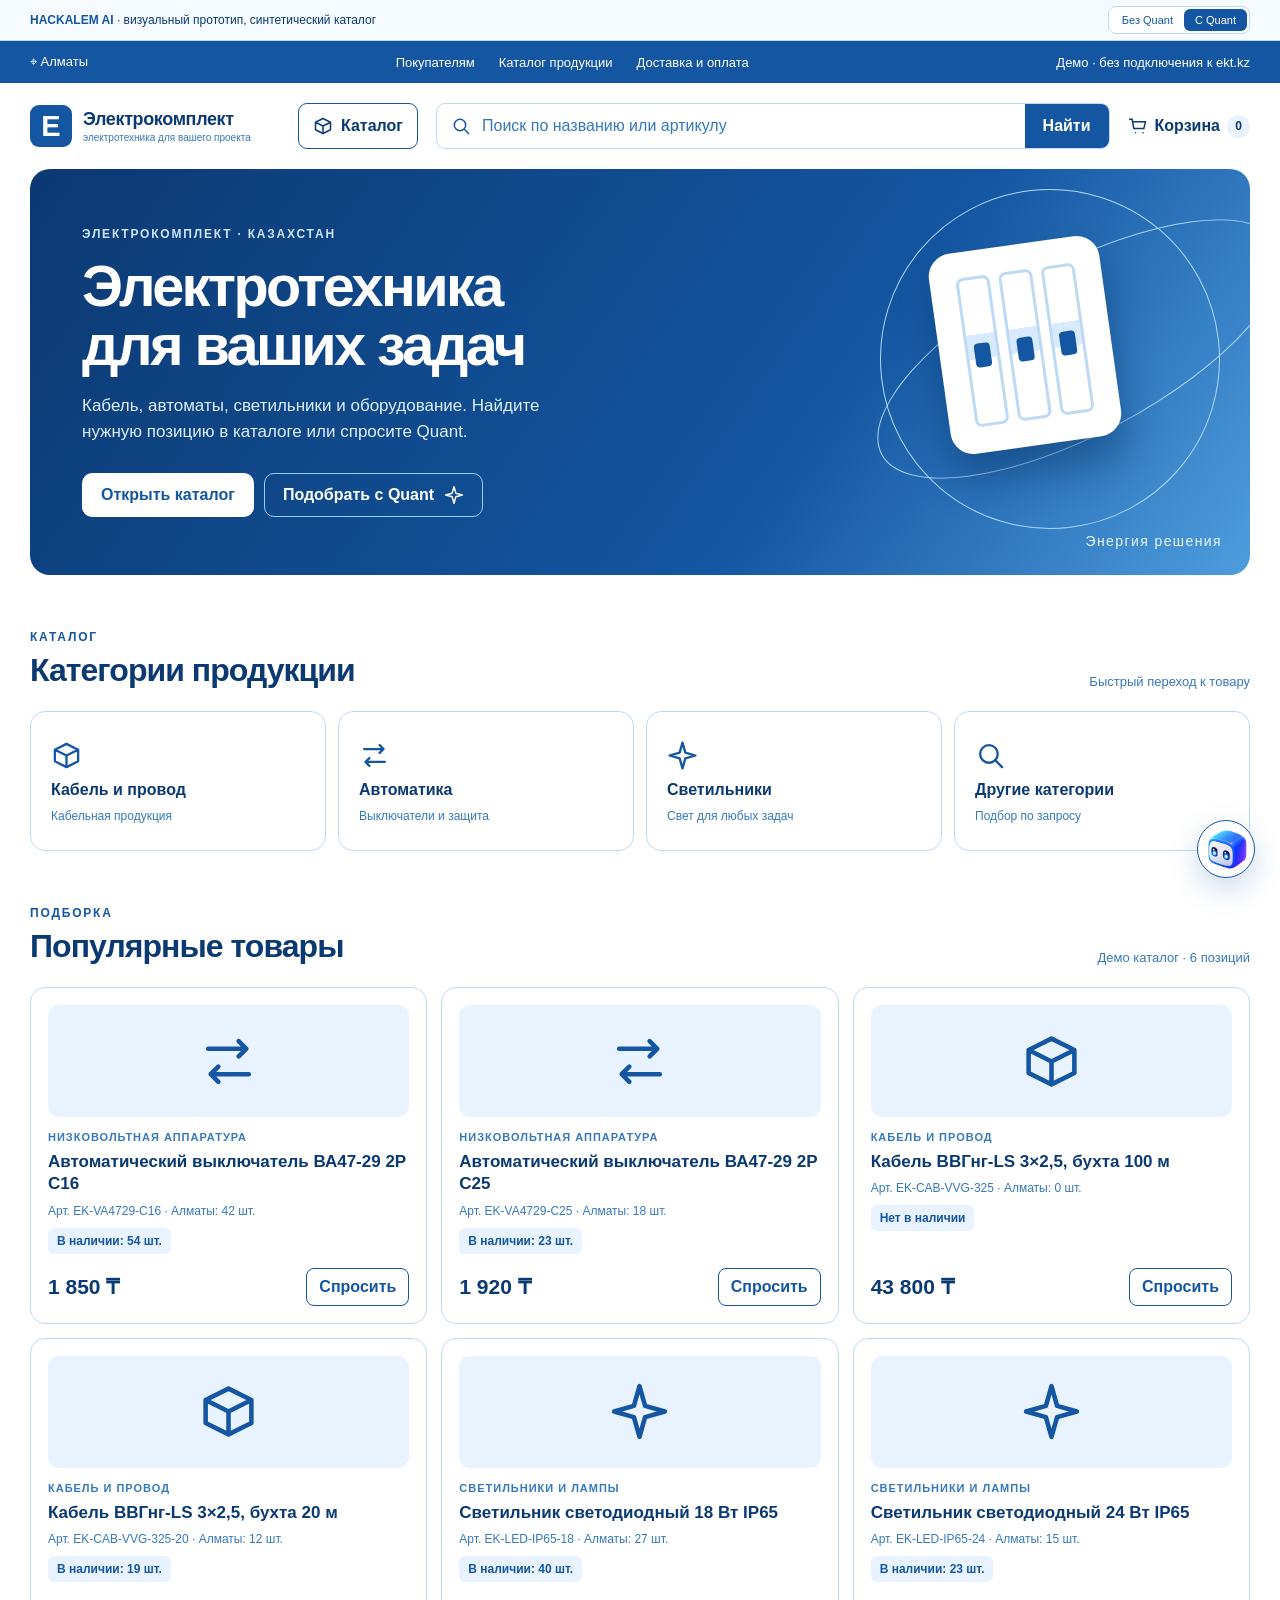
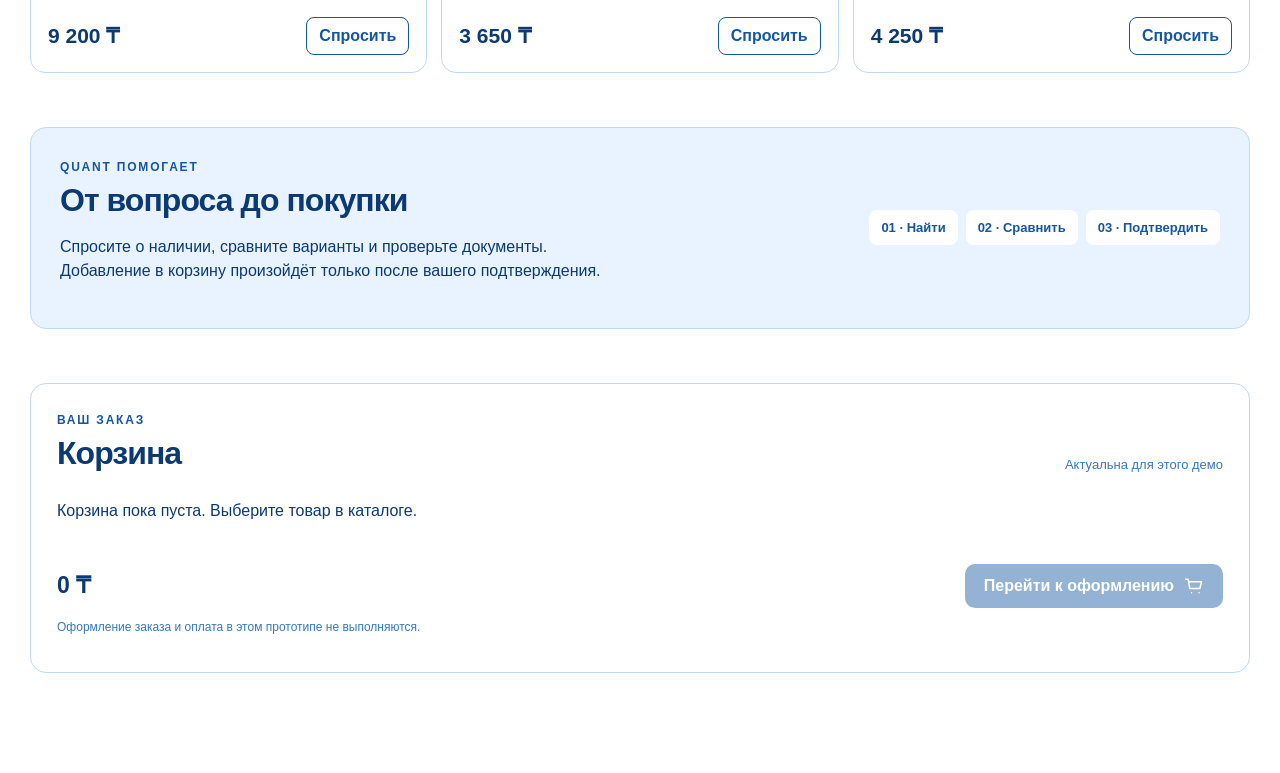
==== frontend/visual-demo.html @ 0795436b "feat(frontend): finalize Quant visual demo and handoff" ====
<!doctype html>
<html lang="ru">
<head>
  <meta charset="utf-8">
  <meta name="viewport" content="width=device-width, initial-scale=1">
  <meta name="theme-color" content="#1456a1">
  <title>Quant — прототип для ekt.kz</title>
  <link rel="stylesheet" href="styles.css">
  <script src="demo.js" defer></script>
</head>
<body class="with-agent">
  <svg class="icon-library" xmlns="http://www.w3.org/2000/svg" aria-hidden="true">
    <symbol id="i-search" viewBox="0 0 24 24"><circle cx="10.8" cy="10.8" r="6.8"/><path d="m16 16 5 5"/></symbol>
    <symbol id="i-box" viewBox="0 0 24 24"><path d="M3 7.5 12 3l9 4.5v9L12 21l-9-4.5zM3 7.5l9 4.5 9-4.5M12 12v9"/></symbol>
    <symbol id="i-compare" viewBox="0 0 24 24"><path d="M4 7h15m0 0-3-3m3 3-3 3M20 17H5m0 0 3-3m-3 3 3 3"/></symbol>
    <symbol id="i-certificate" viewBox="0 0 24 24"><path d="M6 3h10l3 3v15H6zM16 3v4h3M9 11h7M9 15h5"/></symbol>
    <symbol id="i-cart" viewBox="0 0 24 24"><path d="M2 4h3l2 11h12l2-8H6M9 20h.1M18 20h.1"/></symbol>
    <symbol id="i-truck" viewBox="0 0 24 24"><path d="M2 6h12v11H2zM14 10h4l4 4v3h-8M6 20h.1M18 20h.1"/></symbol>
    <symbol id="i-spark" viewBox="0 0 24 24"><path d="m12 2 2.2 7.8L22 12l-7.8 2.2L12 22l-2.2-7.8L2 12l7.8-2.2z"/></symbol>
    <symbol id="i-expand" viewBox="0 0 24 24"><path d="M8 3H3v5M16 3h5v5M3 16v5h5M21 16v5h-5"/></symbol>
    <symbol id="i-collapse" viewBox="0 0 24 24"><path d="M3 8h5V3M21 8h-5V3M3 16h5v5M21 16h-5v5"/></symbol>
    <symbol id="i-close" viewBox="0 0 24 24"><path d="M5 5 19 19M19 5 5 19"/></symbol>
    <symbol id="i-attach" viewBox="0 0 24 24"><path d="m8 13 6-6a3 3 0 0 1 4 4l-8 8a5 5 0 0 1-7-7l9-9"/></symbol>
    <symbol id="i-send" viewBox="0 0 24 24"><path d="m3 20 18-8L3 4l2 7 8 1-8 1z"/></symbol>
    <symbol id="i-history" viewBox="0 0 24 24"><path d="M3 12a9 9 0 1 0 2.6-6.4M3 4v5h5M12 7v5l3 2"/></symbol>
    <symbol id="i-plus" viewBox="0 0 24 24"><path d="M12 4v16M4 12h16"/></symbol>
  </svg>
  <div class="demo-strip"><div class="site-width demo-strip__inner"><span><b>HACKALEM AI</b> · визуальный прототип, синтетический каталог</span><div class="view-switch" role="group" aria-label="Режим демо"><button id="mode-base" type="button">Без Quant</button><button id="mode-agent" class="active" type="button">С Quant</button></div></div></div>
  <div class="utility-bar"><div class="site-width utility-bar__inner"><span>⌖ Алматы</span><nav aria-label="Ссылки магазина"><a href="#shop-info">Покупателям</a><a href="#categories">Каталог продукции</a><a href="#shop-info">Доставка и оплата</a></nav><span>Демо · без подключения к ekt.kz</span></div></div>
  <header class="site-header site-width" id="top"><a class="site-logo" href="#top" aria-label="Электрокомплект — наверх"><span class="site-logo__mark">E</span><span><strong>Электрокомплект</strong><small>электротехника для вашего проекта</small></span></a><a class="catalog-link" href="#categories"><svg><use href="#i-box"/></svg> Каталог</a><form id="site-search" class="site-search"><svg><use href="#i-search"/></svg><input id="site-search-input" aria-label="Поиск по каталогу" placeholder="Поиск по названию или артикулу" required><button type="submit">Найти</button></form><a class="header-cart" href="#cart"><svg><use href="#i-cart"/></svg><span>Корзина</span><b id="cart-count">0</b></a></header>
  <main>
    <section class="site-width hero" aria-labelledby="hero-title"><div class="hero__copy"><div class="eyebrow">ЭЛЕКТРОКОМПЛЕКТ · КАЗАХСТАН</div><h1 id="hero-title">Электротехника<br>для ваших задач</h1><p>Кабель, автоматы, светильники и оборудование. Найдите нужную позицию в каталоге или спросите Quant.</p><div class="hero__actions"><a href="#categories" class="button button--white">Открыть каталог</a><button id="hero-ask" type="button" class="button button--outline">Подобрать с Quant <svg><use href="#i-spark"/></svg></button></div></div><div class="hero__art" aria-hidden="true"><div class="hero__ring hero__ring--one"></div><div class="hero__ring hero__ring--two"></div><div class="hero__breaker"><span></span><span></span><span></span></div><div class="hero__caption">Энергия решения</div></div></section>
    <section class="site-width categories-section" id="categories"><div class="section-head"><div><span class="eyebrow eyebrow--blue">КАТАЛОГ</span><h2>Категории продукции</h2></div><span>Быстрый переход к товару</span></div><div class="category-grid"><button data-category="cable" type="button"><svg><use href="#i-box"/></svg><span>Кабель и провод</span><small>Кабельная продукция</small></button><button data-category="breaker" type="button"><svg><use href="#i-compare"/></svg><span>Автоматика</span><small>Выключатели и защита</small></button><button data-category="light" type="button"><svg><use href="#i-spark"/></svg><span>Светильники</span><small>Свет для любых задач</small></button><button data-category="other" type="button"><svg><use href="#i-search"/></svg><span>Другие категории</span><small>Подбор по запросу</small></button></div></section>
    <section class="site-width products-section" id="products"><div class="section-head"><div><span class="eyebrow eyebrow--blue">ПОДБОРКА</span><h2>Популярные товары</h2></div><span id="results-label">Демо каталог · 6 позиций</span></div><div id="product-grid" class="product-grid"></div></section>
    <section class="site-width journey" id="shop-info"><div><span class="eyebrow eyebrow--blue">QUANT ПОМОГАЕТ</span><h2>От вопроса до покупки</h2><p>Спросите о наличии, сравните варианты и проверьте документы. Добавление в корзину произойдёт только после вашего подтверждения.</p></div><div class="journey__steps"><span>01 · Найти</span><span>02 · Сравнить</span><span>03 · Подтвердить</span></div></section>
    <section class="site-width cart-section" id="cart"><div class="section-head"><div><span class="eyebrow eyebrow--blue">ВАШ ЗАКАЗ</span><h2>Корзина</h2></div><span>Актуальна для этого демо</span></div><div id="cart-items" class="cart-items">Корзина пока пуста. Выберите товар в каталоге.</div><div class="cart-section__bottom"><strong id="cart-total">0 ₸</strong><button id="checkout-button" type="button" class="button button--blue" disabled>Перейти к оформлению <svg><use href="#i-cart"/></svg></button></div><p class="cart-note">Оформление заказа и оплата в этом прототипе не выполняются.</p></section>
  </main>
  <button id="agent-launcher" class="agent-launcher" type="button" aria-label="Открыть Quant" aria-expanded="false" aria-controls="agent-panel"><span class="agent-launcher__core"><img src="quant-icon.png" alt=""><i class="cable cable--one"></i><i class="cable cable--two"></i><i class="cable cable--three"></i></span><span class="agent-launcher__text">Спросить Quant</span></button>
  <aside id="agent-panel" class="agent-panel" role="dialog" aria-label="Quant — помощник ekt.kz" aria-hidden="true">
    <div class="agent-header">
      <div class="agent-brand"><img src="quant-icon.png" alt=""><span><strong>Quant</strong><small>ИИ-помощник ekt.kz</small></span></div>
      <div class="agent-header__actions">
        <button id="agent-history" class="icon-button" type="button" aria-label="История чатов" title="История чатов"><svg><use href="#i-history"/></svg></button>
        <div class="language-switch" role="group" aria-label="Язык"><button type="button" data-lang="ru" class="active" aria-pressed="true">RU</button><button type="button" data-lang="kz" aria-pressed="false">KZ</button></div>
        <button id="agent-cart" class="icon-button" type="button" aria-label="Открыть корзину" title="Корзина"><svg><use href="#i-cart"/></svg></button>
        <button id="agent-expand" class="icon-button" type="button" aria-label="Развернуть на весь экран" aria-pressed="false" title="На весь экран"><svg><use href="#i-expand"/></svg></button>
        <button id="agent-close" class="icon-button" type="button" aria-label="Закрыть" title="Закрыть"><svg><use href="#i-close"/></svg></button>
      </div>
    </div>
    <div class="agent-body"><div id="chat-messages" class="chat-messages" role="log" aria-live="polite"></div></div>
    <section id="history-panel" class="history-panel" aria-label="История чатов" hidden>
      <div class="history-panel__head"><h2 id="history-title">История чатов</h2><button id="history-close" type="button" aria-label="Закрыть историю">×</button></div>
      <button id="new-chat" class="history-new" type="button"><svg><use href="#i-plus"/></svg><span id="new-chat-label">Новый чат</span></button>
      <div id="history-list" class="history-list"></div>
      <button id="clear-history" class="history-clear" type="button">Очистить историю в этой вкладке</button>
      <p id="history-note">История хранится только в этой вкладке. Файлы и платёжные данные не сохраняются.</p>
    </section>
    <div class="agent-bottom">
      <div id="attachment-list" class="attachment-list" hidden></div>
      <form id="chat-form" class="chat-form"><button id="attach-button" class="icon-button" type="button" aria-label="Прикрепить файл" title="Excel, Word, PDF, JPEG"><svg><use href="#i-attach"/></svg></button><input id="chat-input" type="text" autocomplete="off" aria-label="Ваш вопрос" placeholder="Спросите Quant…" maxlength="1000"><button class="chat-form__send" type="submit" aria-label="Отправить"><svg><use href="#i-send"/></svg></button></form>
      <input id="file-input" type="file" accept=".xlsx,.xls,.doc,.docx,.pdf,.jpg,.jpeg,image/jpeg" multiple hidden>
      <p class="agent-footnote">Демо на синтетических данных · платёжные данные не запрашиваются</p>
    </div>
  </aside>
</body>
</html>
---- frontend/styles.css ----
:root{--blue:#1456a1;--deep:#0b3972;--mid:#3578bc;--pale:#e9f3ff;--line:#bed9f4;--white:#fff;font-family:Inter,Arial,Helvetica,sans-serif;color:var(--deep);background:var(--white)}
*{box-sizing:border-box}html{scroll-behavior:smooth}body{margin:0;min-width:320px}button,input{font:inherit}button{cursor:pointer}a{color:inherit}svg{width:20px;height:20px;fill:none;stroke:currentColor;stroke-width:1.8;stroke-linecap:round;stroke-linejoin:round}.icon-library{position:absolute;width:0;height:0;overflow:hidden}.site-width{width:min(1220px,calc(100% - 48px));margin-inline:auto}.button{display:inline-flex;justify-content:center;align-items:center;gap:10px;min-height:44px;padding:10px 18px;border:1px solid transparent;border-radius:10px;text-decoration:none;font-weight:700}.button--white{color:var(--blue);background:var(--white)}.button--outline{color:var(--white);background:transparent;border-color:#9dcbff}.button--blue{color:var(--white);background:var(--blue)}.button:disabled{opacity:.45;cursor:not-allowed}.eyebrow{font-size:12px;letter-spacing:.15em;font-weight:800;color:#cde5ff}.eyebrow--blue{color:var(--blue)}.demo-strip{border-bottom:1px solid var(--line);background:#f6fbff}.demo-strip__inner{display:flex;align-items:center;justify-content:space-between;gap:14px;min-height:40px;font-size:12px}.demo-strip b{color:var(--blue)}.view-switch{display:flex;border:1px solid var(--line);padding:2px;border-radius:8px;background:var(--white)}.view-switch button{border:0;border-radius:6px;background:transparent;color:var(--blue);padding:5px 11px;font-size:11px}.view-switch .active{color:var(--white);background:var(--blue)}.utility-bar{background:var(--blue);color:var(--white)}.utility-bar__inner{min-height:42px;display:flex;align-items:center;justify-content:space-between;gap:18px;font-size:13px}.utility-bar nav{display:flex;gap:24px}.utility-bar a{text-decoration:none}.utility-bar a:hover{text-decoration:underline}.site-header{display:flex;align-items:center;gap:18px;min-height:86px}.site-logo{display:flex;gap:11px;align-items:center;text-decoration:none;min-width:250px}.site-logo__mark{display:grid;place-items:center;width:42px;height:42px;border-radius:9px;background:var(--blue);color:var(--white);font-size:29px;font-weight:900}.site-logo strong,.site-logo small{display:block}.site-logo strong{font-size:18px;letter-spacing:-.02em}.site-logo small{margin-top:2px;color:var(--mid);font-size:10px}.catalog-link{display:inline-flex;align-items:center;gap:8px;padding:12px 14px;border:1px solid var(--blue);border-radius:9px;text-decoration:none;font-weight:700}.site-search{display:flex;align-items:center;gap:9px;flex:1;min-width:180px;height:46px;padding-left:14px;border:1px solid var(--line);border-radius:9px}.site-search>svg{color:var(--blue)}.site-search input{flex:1;min-width:0;border:0;outline:0;color:var(--deep)}.site-search input::placeholder{color:var(--mid)}.site-search button{height:44px;padding:0 18px;border:0;border-radius:0 8px 8px 0;background:var(--blue);color:var(--white);font-weight:700}.header-cart{display:flex;align-items:center;gap:7px;text-decoration:none;font-weight:700}.header-cart b{display:grid;place-items:center;min-width:23px;height:23px;border-radius:50%;background:var(--pale);font-size:12px}.hero{display:grid;grid-template-columns:1fr .9fr;min-height:390px;overflow:hidden;border-radius:20px;color:var(--white);background:linear-gradient(125deg,var(--deep),var(--blue) 64%,#4d9ddd)}.hero__copy{padding:58px 52px}.hero h1{font-size:clamp(42px,4.5vw,68px);line-height:1.03;letter-spacing:-.045em;margin:16px 0}.hero p{max-width:510px;line-height:1.55;font-size:17px;color:#deefff}.hero__actions{display:flex;gap:10px;flex-wrap:wrap;margin-top:28px}.hero__art{position:relative;overflow:hidden;min-height:380px}.hero__ring{position:absolute;border:1px solid #afd7ff;border-radius:50%;transform:rotate(-28deg)}.hero__ring--one{width:450px;height:170px;top:95px;right:-55px}.hero__ring--two{width:340px;height:340px;top:20px;right:30px}.hero__breaker{position:absolute;top:75px;right:24%;display:flex;gap:9px;padding:26px;border-radius:23px;background:var(--white);box-shadow:0 25px 40px #052b5d75;transform:rotate(-8deg)}.hero__breaker span{width:34px;height:150px;border:3px solid var(--line);border-radius:7px;background:linear-gradient(#fff 38%,#d8eaff 38%,#d8eaff 55%,#fff 55%)}.hero__breaker span:before{content:"";display:block;width:16px;height:24px;margin:64px auto;border-radius:4px;background:var(--blue)}.hero__caption{position:absolute;right:28px;bottom:26px;color:#eaf5ff;font-size:14px;letter-spacing:.1em}.categories-section,.products-section{padding-top:52px}.section-head{display:flex;justify-content:space-between;align-items:end;gap:18px;margin-bottom:22px}.section-head h2,.journey h2{font-size:32px;letter-spacing:-.03em;margin:7px 0 0}.section-head>span{color:var(--mid);font-size:13px}.category-grid{display:grid;grid-template-columns:repeat(4,1fr);gap:12px}.category-grid button{min-height:140px;display:flex;flex-direction:column;align-items:start;justify-content:center;gap:10px;padding:20px;border:1px solid var(--line);border-radius:15px;background:var(--white);color:var(--deep);text-align:left;transition:.18s}.category-grid button:hover,.category-grid button:focus-visible{border-color:var(--blue);box-shadow:0 10px 24px #1456a11a;transform:translateY(-2px)}.category-grid svg{width:31px;height:31px;color:var(--blue)}.category-grid span{font-size:16px;font-weight:800}.category-grid small{color:var(--mid);font-size:12px}.product-grid{display:grid;grid-template-columns:repeat(3,1fr);gap:14px}.product-card{display:flex;flex-direction:column;min-height:335px;padding:17px;border:1px solid var(--line);border-radius:15px;background:var(--white)}.product-card__visual{height:112px;display:grid;place-items:center;margin-bottom:14px;border-radius:11px;color:var(--blue);background:var(--pale)}.product-card__visual svg{width:61px;height:61px}.product-card__type{color:var(--mid);font-size:11px;letter-spacing:.09em;text-transform:uppercase;font-weight:800}.product-card h3{margin:8px 0;color:var(--deep);font-size:17px;line-height:1.3}.product-card__meta{margin-bottom:10px;color:var(--mid);font-size:12px}.stock-pill{display:inline-block;align-self:start;margin-bottom:14px;padding:6px 9px;border-radius:6px;background:var(--pale);color:var(--blue);font-size:12px;font-weight:800}.product-card__footer{display:flex;align-items:center;justify-content:space-between;gap:8px;margin-top:auto}.product-card__footer strong{font-size:21px}.product-card__footer button{border:1px solid var(--blue);border-radius:8px;padding:9px 12px;background:var(--white);color:var(--blue);font-weight:700}.journey{display:flex;justify-content:space-between;gap:24px;align-items:center;margin-top:54px;padding:29px;border:1px solid var(--line);border-radius:16px;background:var(--pale)}.journey p{max-width:570px;line-height:1.5}.journey__steps{display:flex;flex-wrap:wrap;gap:8px}.journey__steps span{padding:10px 12px;border-radius:8px;background:var(--white);color:var(--blue);font-weight:800;font-size:13px}.cart-section{margin-top:54px;margin-bottom:100px;padding:26px;border:1px solid var(--line);border-radius:16px}.cart-items{min-height:55px;padding:8px 0}.cart-line{display:flex;justify-content:space-between;padding:8px 0;border-bottom:1px solid var(--line)}.cart-section__bottom{display:flex;justify-content:space-between;align-items:center;margin-top:15px}.cart-section__bottom strong{font-size:23px}.cart-note{color:var(--mid);font-size:12px}
.agent-launcher{position:fixed;right:25px;bottom:22px;z-index:20;display:flex;align-items:center;gap:0;width:58px;height:58px;padding:5px;border:1px solid var(--blue);border-radius:100px;background:var(--white);color:var(--blue);box-shadow:0 11px 30px #1456a136;overflow:hidden;transition:width .28s ease,padding .28s ease}.agent-launcher:hover,.agent-launcher:focus-visible{width:202px;padding-right:16px}.agent-launcher__core{position:relative;display:grid;place-items:center;flex:0 0 47px;width:47px;height:47px}.agent-launcher__core img{width:42px;height:42px;border-radius:50%;z-index:2}.agent-launcher__text{white-space:nowrap;opacity:0;margin-left:8px;font-weight:800;font-size:14px;transition:opacity .18s}.agent-launcher:hover .agent-launcher__text,.agent-launcher:focus-visible .agent-launcher__text{opacity:1}.cable{position:absolute;z-index:1;width:54px;height:12px;left:-3px;top:18px;border:2px solid var(--blue);border-left:0;border-right:0;border-radius:50%;opacity:0}.cable--two{transform:rotate(60deg)}.cable--three{transform:rotate(120deg)}.agent-launcher:hover .cable,.agent-launcher:focus-visible .cable{opacity:1;animation:cable-spin 1.1s ease-in-out infinite}.agent-launcher:hover .cable--two,.agent-launcher:focus-visible .cable--two{animation-delay:.1s}.agent-launcher:hover .cable--three,.agent-launcher:focus-visible .cable--three{animation-delay:.2s}@keyframes cable-spin{0%{transform:rotate(0deg) scale(.72)}50%{transform:rotate(180deg) scale(1.12)}100%{transform:rotate(360deg) scale(.72)}}
.cable--one{--angle:0deg}.cable--two{--angle:60deg}.cable--three{--angle:120deg}
.cable{transform:rotate(var(--angle)) scale(.7)}
@keyframes cable-spin{0%{transform:rotate(var(--angle)) scale(.7)}45%{transform:rotate(calc(var(--angle) + 180deg)) scale(1.15)}100%{transform:rotate(calc(var(--angle) + 360deg)) scale(.7)}}
.agent-launcher:hover .agent-launcher__core,.agent-launcher:focus-visible .agent-launcher__core{filter:drop-shadow(0 0 6px #8ec6ff)}
.language-switch button:hover,.icon-button:hover{background:#3479bf;color:var(--white)}
.language-switch button.active:hover{background:var(--white);color:var(--blue)}
.message{white-space:pre-line}
.agent-panel{position:fixed;right:25px;bottom:22px;z-index:30;width:min(476px,calc(100vw - 28px));height:min(720px,calc(100vh - 44px));display:flex;flex-direction:column;border:1px solid var(--line);border-radius:17px;background:var(--white);box-shadow:0 23px 65px #0b39724d;opacity:0;visibility:hidden;transform:translateY(12px) scale(.97);transition:.2s ease}.agent-panel.open{opacity:1;visibility:visible;transform:none}.agent-panel.fullscreen{inset:0;width:100vw;height:100dvh;border:0;border-radius:0}.agent-header{display:flex;align-items:center;justify-content:space-between;gap:10px;padding:13px 14px;border-radius:16px 16px 0 0;background:var(--blue);color:var(--white)}.agent-panel.fullscreen .agent-header{border-radius:0}.agent-brand{display:flex;align-items:center;gap:9px;min-width:0}.agent-brand img{width:40px;height:40px;border:1px solid #aad3ff;border-radius:11px}.agent-brand strong,.agent-brand small{display:block}.agent-brand strong{font-size:17px}.agent-brand small{font-size:11px;color:#d5eaff}.agent-header__actions{display:flex;align-items:center;gap:5px}.language-switch{display:flex;gap:3px}.language-switch button{width:30px;height:30px;border:1px solid #98c8fc;border-radius:7px;background:transparent;color:var(--white);font-size:10px;font-weight:900}.language-switch button.active{background:var(--white);color:var(--blue)}.icon-button{display:grid;place-items:center;flex:0 0 32px;width:32px;height:32px;border:1px solid #98c8fc;border-radius:7px;background:transparent;color:var(--white)}.icon-button svg{width:17px;height:17px}.agent-body{flex:1;overflow-y:auto;background:#f5faff}.chat-messages{display:flex;flex-direction:column;gap:12px;max-width:840px;margin:auto;padding:20px 17px}.message{max-width:92%;align-self:flex-start;padding:12px 14px;border:1px solid var(--line);border-radius:14px 14px 14px 4px;background:var(--white);line-height:1.47;font-size:14px}.message.user{align-self:flex-end;border-color:var(--blue);border-radius:14px 14px 4px 14px;background:var(--blue);color:var(--white)}.message p{margin:0 0 7px}.message p:last-child{margin-bottom:0}.message a{color:var(--blue);font-weight:700}.message.user a{color:var(--white)}.chat-product{margin-top:10px;padding:11px;border:1px solid var(--line);border-radius:10px}.chat-product strong,.chat-product small{display:block}.chat-product small{margin:5px 0;color:var(--mid)}.chat-product__actions{display:flex;flex-wrap:wrap;gap:6px;margin-top:9px}.chat-product button,.chat-product a,.chat-action{display:inline-flex;gap:5px;align-items:center;padding:7px 9px;border:1px solid var(--blue);border-radius:7px;background:var(--white);color:var(--blue);font-size:12px;font-weight:700;text-decoration:none}.chat-action{margin-top:8px}.comparison{width:100%;overflow-x:auto;margin-top:10px;border:1px solid var(--line);border-radius:9px}.comparison table{width:100%;border-collapse:collapse;font-size:12px}.comparison th,.comparison td{padding:8px;border-bottom:1px solid var(--line);text-align:left;vertical-align:top}.comparison th{color:var(--blue)}.agent-bottom{border-top:1px solid var(--line);background:var(--white)}.quick-actions{display:grid;grid-template-columns:repeat(2,1fr);gap:7px;max-width:840px;margin:auto;padding:12px 13px 5px}.quick-actions button{display:flex;align-items:center;gap:7px;min-height:43px;padding:8px 10px;border:1px solid var(--line);border-radius:9px;background:var(--white);color:var(--blue);text-align:left;font-size:12px;font-weight:700}.quick-actions button:hover{border-color:var(--blue);background:var(--pale)}.quick-actions svg{width:18px;height:18px;flex:0 0 18px}.attachment-list{max-width:840px;margin:0 auto;padding:4px 13px;color:var(--blue);font-size:12px}.attachment-list span{display:inline-block;margin:3px;padding:6px;border:1px solid var(--line);border-radius:6px}.chat-form{display:flex;align-items:center;gap:8px;max-width:840px;margin:auto;padding:9px 13px}.chat-form .icon-button{width:40px;height:40px;flex-basis:40px;border-color:var(--line);color:var(--blue)}.chat-form input{flex:1;min-width:0;height:43px;padding:0 12px;border:1px solid var(--line);border-radius:9px;outline:0;color:var(--deep)}.chat-form input:focus{border-color:var(--blue)}.chat-form__send{display:grid;place-items:center;width:43px;height:43px;border:0;border-radius:9px;background:var(--blue);color:var(--white)}.agent-footnote{margin:0 13px 10px;color:var(--mid);font-size:10px;text-align:center}body:not(.with-agent) .agent-launcher,body:not(.with-agent) .agent-panel,body:not(.with-agent) #hero-ask{display:none}body.agent-fullscreen{overflow:hidden}
@media(max-width:1000px){.site-logo{min-width:215px}.utility-bar nav{gap:10px}.hero__copy{padding:42px 34px}.product-grid{grid-template-columns:repeat(2,1fr)}}@media(max-width:760px){.site-width{width:calc(100% - 28px)}.utility-bar nav{display:none}.site-header{flex-wrap:wrap;padding:14px 0;gap:11px}.site-logo{flex:1;min-width:185px}.site-search{order:5;flex-basis:100%}.hero{grid-template-columns:1fr}.hero__copy{padding:40px 26px}.hero__art{display:none}.category-grid{grid-template-columns:repeat(2,1fr)}.journey{display:block}.journey__steps{margin-top:20px}.agent-panel{right:14px;bottom:14px;height:min(720px,calc(100dvh - 28px))}}@media(max-width:520px){.demo-strip__inner{display:block;padding:5px 0;text-align:center}.view-switch{width:max-content;margin:5px auto}.site-logo strong{font-size:15px}.site-logo small{font-size:9px}.catalog-link{padding:9px}.catalog-link svg,.header-cart span{display:none}.hero h1{font-size:41px}.section-head h2,.journey h2{font-size:26px}.section-head>span{display:none}.category-grid button{min-height:110px;padding:15px}.product-grid{grid-template-columns:1fr}.agent-launcher{right:12px;bottom:12px}.agent-panel{right:0;bottom:0;width:100vw;height:100dvh;border-radius:0;border:0}.agent-header{border-radius:0}.agent-brand small{display:none}.agent-header__actions{gap:3px}.quick-actions{gap:5px;padding:8px}.quick-actions button{font-size:11px}.cart-section__bottom{gap:15px;flex-wrap:wrap}}@media(prefers-reduced-motion:reduce){*,*::before,*::after{animation-duration:.01ms!important;transition-duration:.01ms!important;scroll-behavior:auto!important}}

/* Стартовый экран Quant и компактный composer */
.agent-body{background:var(--white)}
.chat-messages{min-height:100%;padding:19px 17px 24px}
.chat-messages:has(.chat-landing){height:100%}
.chat-landing{display:flex;flex-direction:column;align-items:center;width:100%;min-height:100%;padding:25px 0 8px;text-align:center}
.chat-landing__logo{width:88px;height:88px;margin:0 auto 16px;object-fit:contain;filter:drop-shadow(0 10px 14px #1456a139)}
.agent-launcher__core img{width:46px;height:46px;border-radius:0;object-fit:contain}
.agent-brand img{padding:2px;background:var(--white);object-fit:contain}
.chat-landing h2{max-width:400px;margin:0;color:var(--deep);font-size:26px;line-height:1.17;letter-spacing:-.025em}
.chat-landing>p{max-width:410px;margin:11px 0 30px;color:var(--mid);font-size:14px;line-height:1.5}
.prompt-carousel{width:100%;margin:0 0 24px;text-align:left}
.chat-landing .prompt-carousel:first-of-type{margin-top:auto}
.prompt-carousel__head{display:flex;align-items:center;justify-content:space-between;gap:12px;margin-bottom:10px}
.prompt-carousel h3{margin:0;color:var(--deep);font-size:14px}
.prompt-carousel__controls{display:flex;gap:4px}
.prompt-carousel__controls button{display:grid;place-items:center;width:28px;height:28px;padding:0;border:1px solid var(--line);border-radius:50%;background:var(--white);color:var(--blue);font-size:22px;line-height:1}
.prompt-carousel__rail{display:flex;gap:8px;width:100%;overflow-x:auto;scroll-snap-type:x mandatory;overscroll-behavior-inline:contain;scrollbar-width:none;padding-bottom:2px}
.prompt-carousel__rail::-webkit-scrollbar{display:none}
.prompt-chip{display:flex;align-items:center;gap:8px;flex:0 0 auto;max-width:280px;min-height:42px;padding:9px 13px;border:1px solid var(--line);border-radius:999px;background:var(--white);color:var(--blue);font-size:13px;font-weight:700;scroll-snap-align:start}
.prompt-chip:hover,.prompt-chip:focus-visible{border-color:var(--blue);background:var(--pale)}
.prompt-chip svg{flex:0 0 17px;width:17px;height:17px}
.prompt-chip span{overflow:hidden;text-overflow:ellipsis;white-space:nowrap}
.agent-bottom{box-shadow:0 -8px 24px #1456a10d}
.chat-form{width:calc(100% - 26px);max-width:820px;margin:10px auto 5px;padding:4px;border:1px solid var(--line);border-radius:999px;background:var(--white)}
.chat-form:focus-within{border-color:var(--blue);box-shadow:0 0 0 3px #1456a118}
.chat-form .icon-button{flex-basis:39px;width:39px;height:39px;border:0;border-radius:50%}
.chat-form input{height:40px;padding:0 7px;border:0;background:transparent;font-size:14px}
.chat-form input:focus{border:0}
.chat-form__send{flex:0 0 40px;width:40px;height:40px;border-radius:50%}
.agent-footnote{margin:0 12px 9px;color:var(--mid);font-size:11px}

/* Отдельный шаг подтверждения: кнопки не стоят внутри строки ответа */
.chat-product__actions{margin-top:12px}
.chat-product__primary{background:var(--blue)!important;color:var(--white)!important}
.confirm-card{display:grid;gap:8px;width:100%;margin-top:12px;padding:14px;border:1px solid var(--line);border-radius:13px;background:var(--white);white-space:normal}
.confirm-card__eyebrow{color:var(--blue);font-size:10px;font-weight:800;letter-spacing:.14em}
.confirm-card>strong{font-size:15px;line-height:1.35}
.confirm-card>small{color:var(--mid);font-size:12px;line-height:1.4}
.confirm-card__quantity{display:flex;justify-content:space-between;align-items:center;gap:12px;padding-top:8px;border-top:1px solid var(--line);font-size:13px;font-weight:700}
.quantity-stepper{display:flex;align-items:center;gap:12px}
.quantity-stepper button{display:grid;place-items:center;width:30px;height:30px;padding:0;border:1px solid var(--line);border-radius:8px;background:var(--white);color:var(--blue);font-size:20px}
.quantity-stepper strong{min-width:17px;text-align:center;font-size:14px}
.confirm-card__total{font-size:20px}
.confirm-card__actions{display:grid;grid-template-columns:minmax(0,1fr) auto;gap:7px;margin-top:2px}
.confirm-card__actions button{min-height:38px;padding:8px 11px;border:1px solid var(--blue);border-radius:9px;background:var(--white);color:var(--blue);font-size:12px;font-weight:800}
.confirm-card__actions .confirm-card__primary{background:var(--blue);color:var(--white)}
.confirm-card button:disabled{opacity:.5;cursor:not-allowed}
.message:has(.confirm-card){width:min(100%,410px)}
.message>a[href="#cart"]{display:block;margin-top:9px}

/* История доступна только в рамках вкладки */
.history-panel{position:absolute;z-index:4;top:66px;right:0;bottom:0;left:0;overflow-y:auto;overflow-x:hidden;padding:22px;background:var(--white);color:var(--deep)}
.history-panel[hidden]{display:none}
.history-panel__head{display:flex;align-items:center;justify-content:space-between;gap:12px}
.history-panel h2{margin:0;font-size:24px}
.history-panel__head button{width:32px;height:32px;border:0;background:transparent;color:var(--blue);font-size:30px;line-height:1}
.history-new{display:flex;align-items:center;gap:9px;width:100%;min-height:44px;margin:20px 0 10px;padding:10px 12px;border:1px solid var(--blue);border-radius:10px;background:var(--blue);color:var(--white);font-weight:800;text-align:left}
.history-list{display:grid;grid-template-columns:minmax(0,1fr);min-width:0;gap:7px}
.history-item{display:flex;align-items:flex-start;gap:10px;width:100%;min-width:0;max-width:100%;min-height:46px;padding:11px 12px;border:1px solid var(--line);border-radius:10px;background:var(--white);color:var(--deep);text-align:left}
.history-item.active,.history-item:hover{background:var(--pale);border-color:var(--blue)}
.history-item svg{flex:0 0 18px;width:18px;height:18px;margin-top:2px;color:var(--blue)}
.history-item__content{display:block;flex:1;min-width:0}
.history-item__content strong{display:block;min-width:0;color:var(--deep);font-size:13px;line-height:1.4;white-space:normal;overflow-wrap:anywhere}
.history-item__content small{display:block;margin-top:5px;color:var(--mid);font-size:11px;line-height:1.3}
.history-clear{margin-top:22px;padding:7px 0;border:0;background:transparent;color:var(--blue);text-decoration:underline;font-size:12px}
.history-panel p{color:var(--mid);font-size:11px;line-height:1.4}
@media(max-width:520px){.agent-brand img{width:34px;height:34px}.agent-brand strong{font-size:15px}.agent-header{padding:10px 8px}.agent-header__actions{gap:2px}.agent-header__actions .icon-button{flex-basis:29px;width:29px;height:29px}.language-switch button{width:27px;height:29px}.chat-landing{padding-top:40px}.chat-landing h2{font-size:23px}.chat-landing>p{margin-bottom:32px}.prompt-carousel__controls{display:none}.history-panel{top:55px;padding:17px}.confirm-card__actions{grid-template-columns:1fr}.confirm-card__actions button{width:100%}}
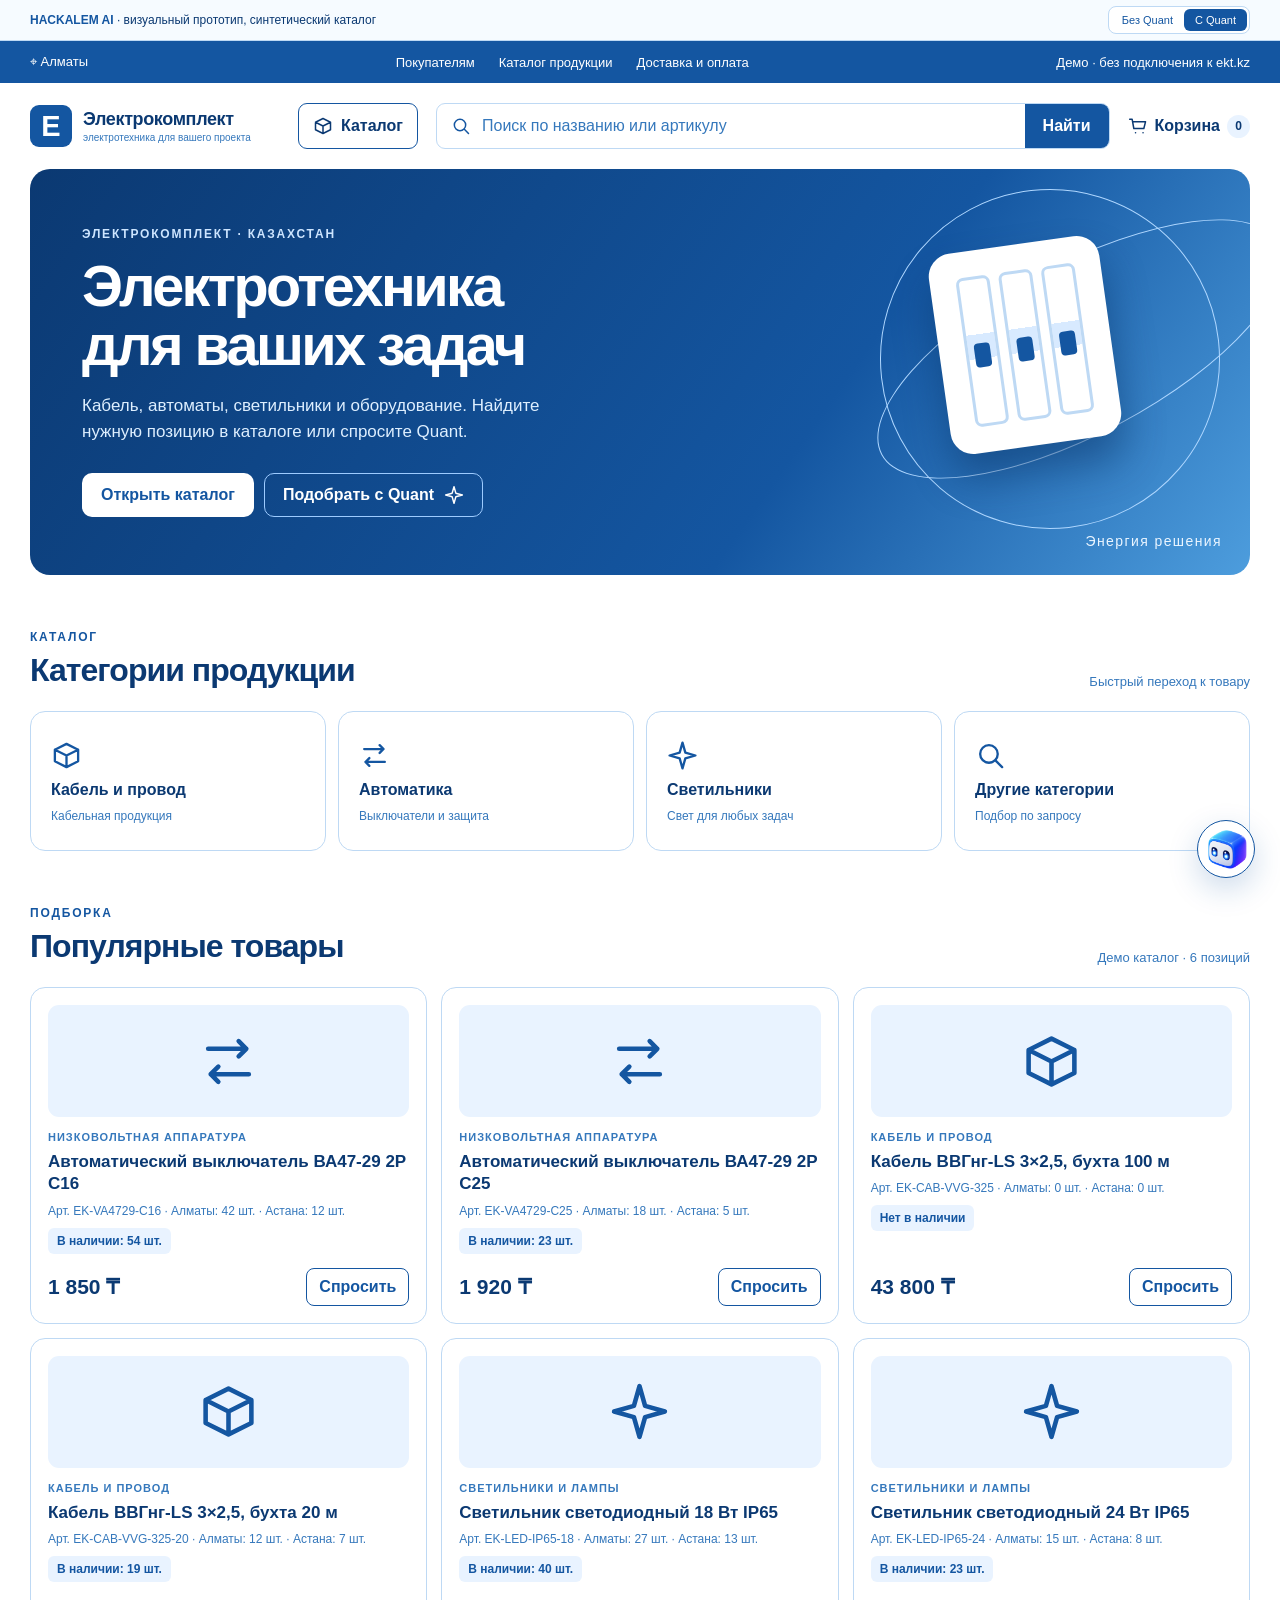
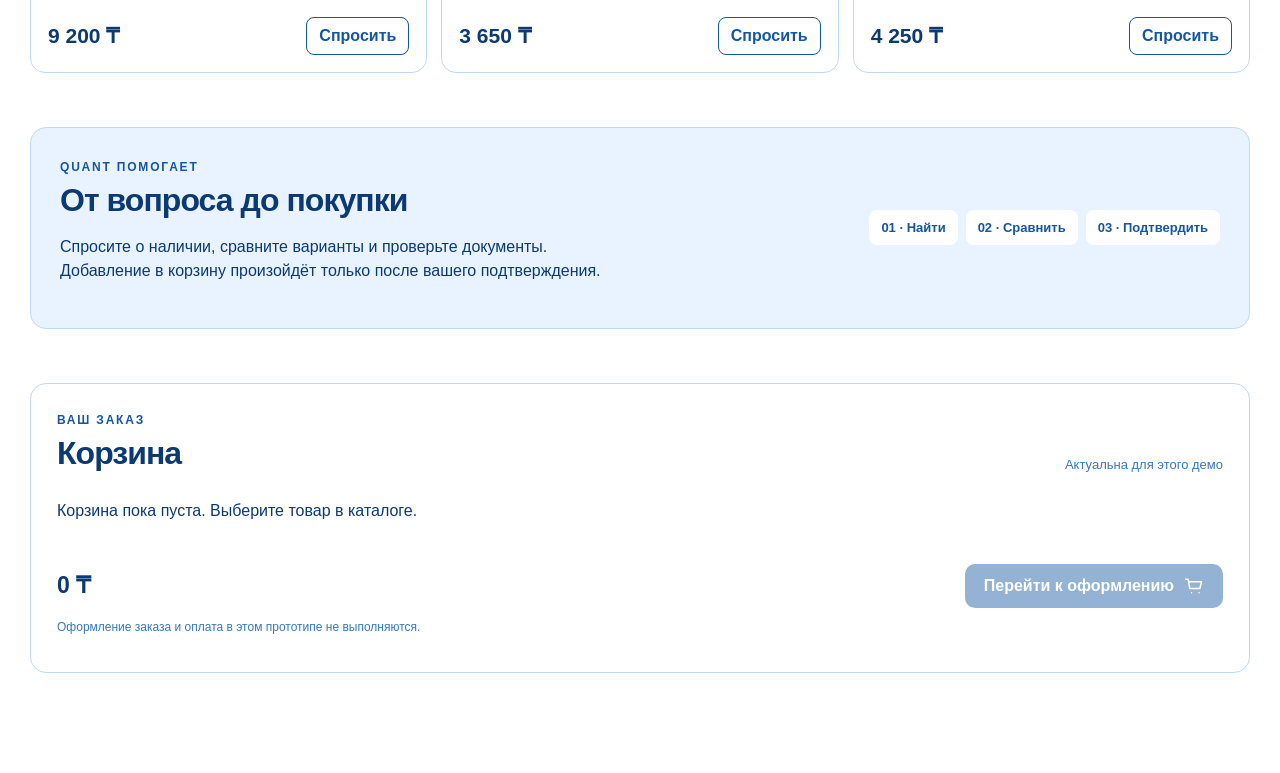
==== commit f60d4b3c: "feat: connect Quant frontend to backend" ====
--- a/frontend/visual-demo.html
+++ b/frontend/visual-demo.html
@@ -58,7 +58,7 @@
     <div class="agent-bottom">
       <div id="attachment-list" class="attachment-list" hidden></div>
       <form id="chat-form" class="chat-form"><button id="attach-button" class="icon-button" type="button" aria-label="Прикрепить файл" title="Excel, Word, PDF, JPEG"><svg><use href="#i-attach"/></svg></button><input id="chat-input" type="text" autocomplete="off" aria-label="Ваш вопрос" placeholder="Спросите Quant…" maxlength="1000"><button class="chat-form__send" type="submit" aria-label="Отправить"><svg><use href="#i-send"/></svg></button></form>
-      <input id="file-input" type="file" accept=".xlsx,.xls,.doc,.docx,.pdf,.jpg,.jpeg,image/jpeg" multiple hidden>
+      <input id="file-input" type="file" accept=".xlsx,.xls,.doc,.docx,.pdf,.csv,.jpg,.jpeg,.png,.webp,image/jpeg,image/png,image/webp" hidden>
       <p class="agent-footnote">Демо на синтетических данных · платёжные данные не запрашиваются</p>
     </div>
   </aside>
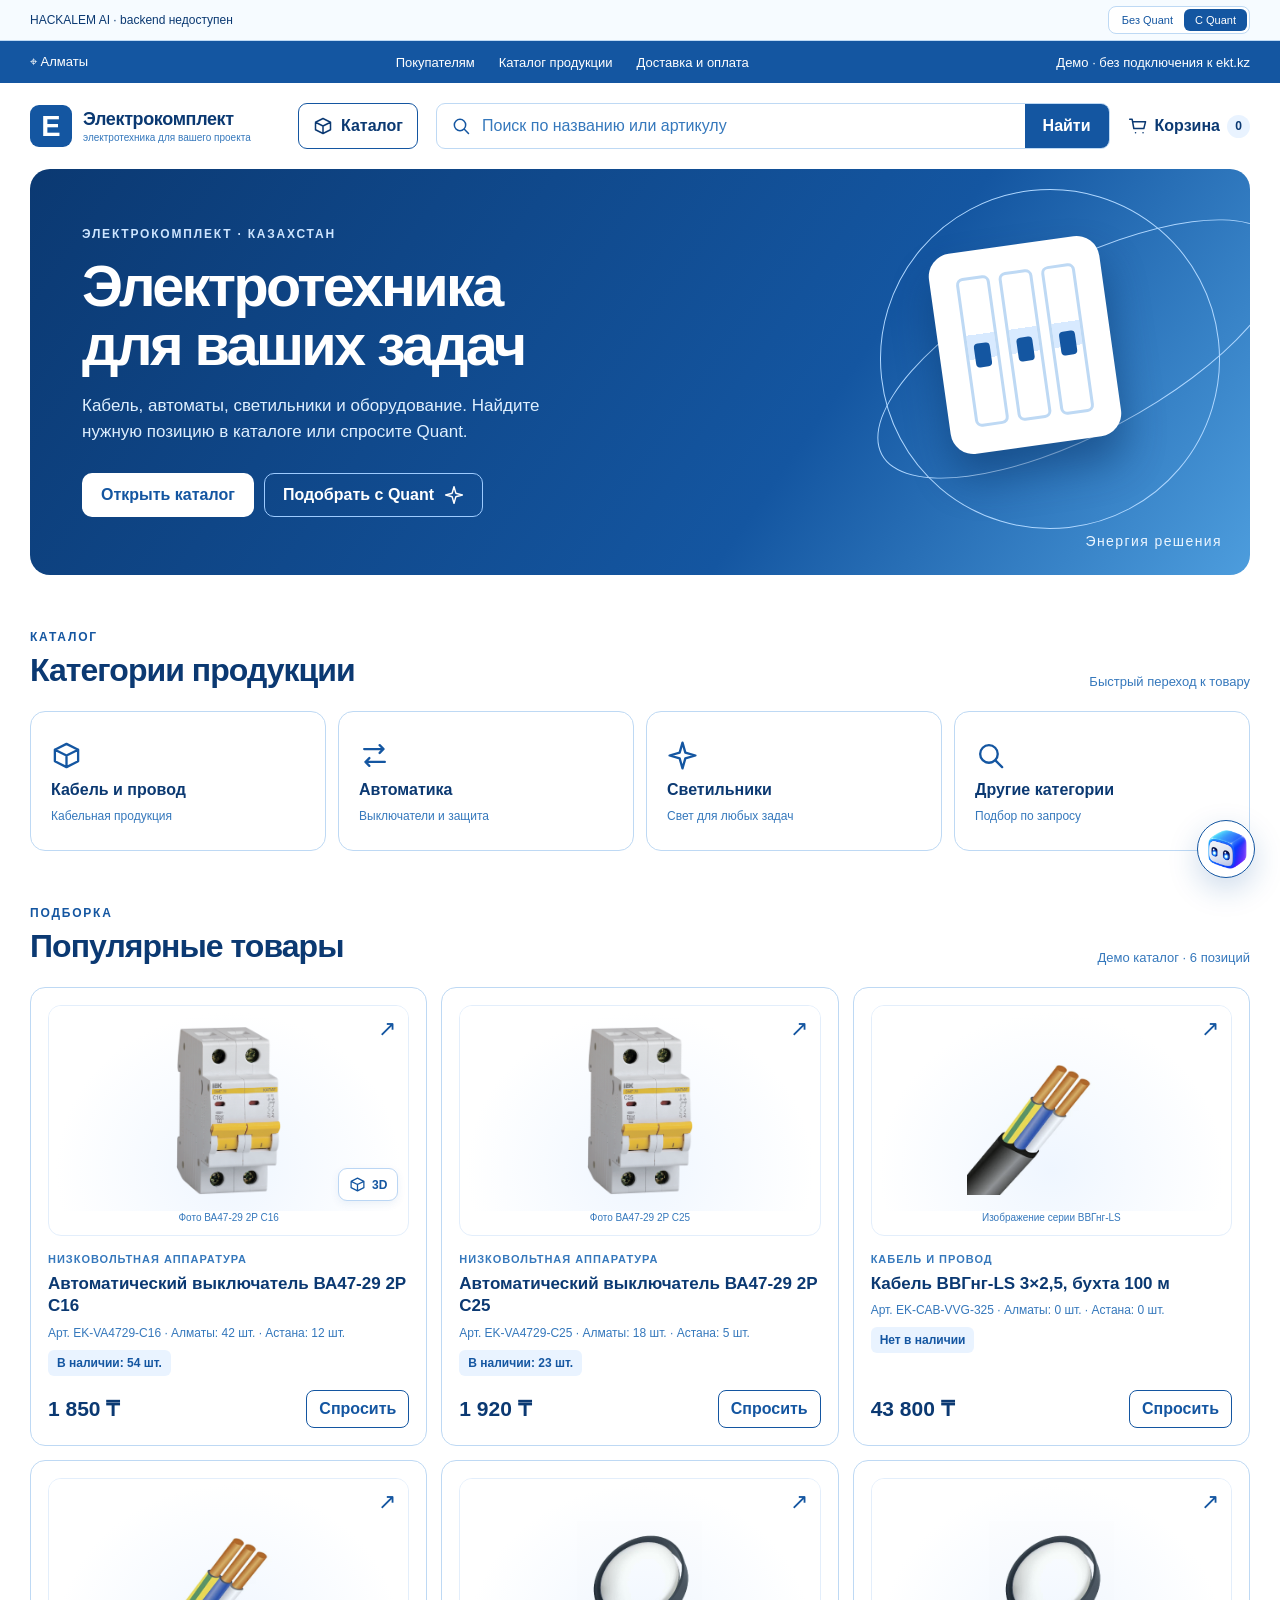
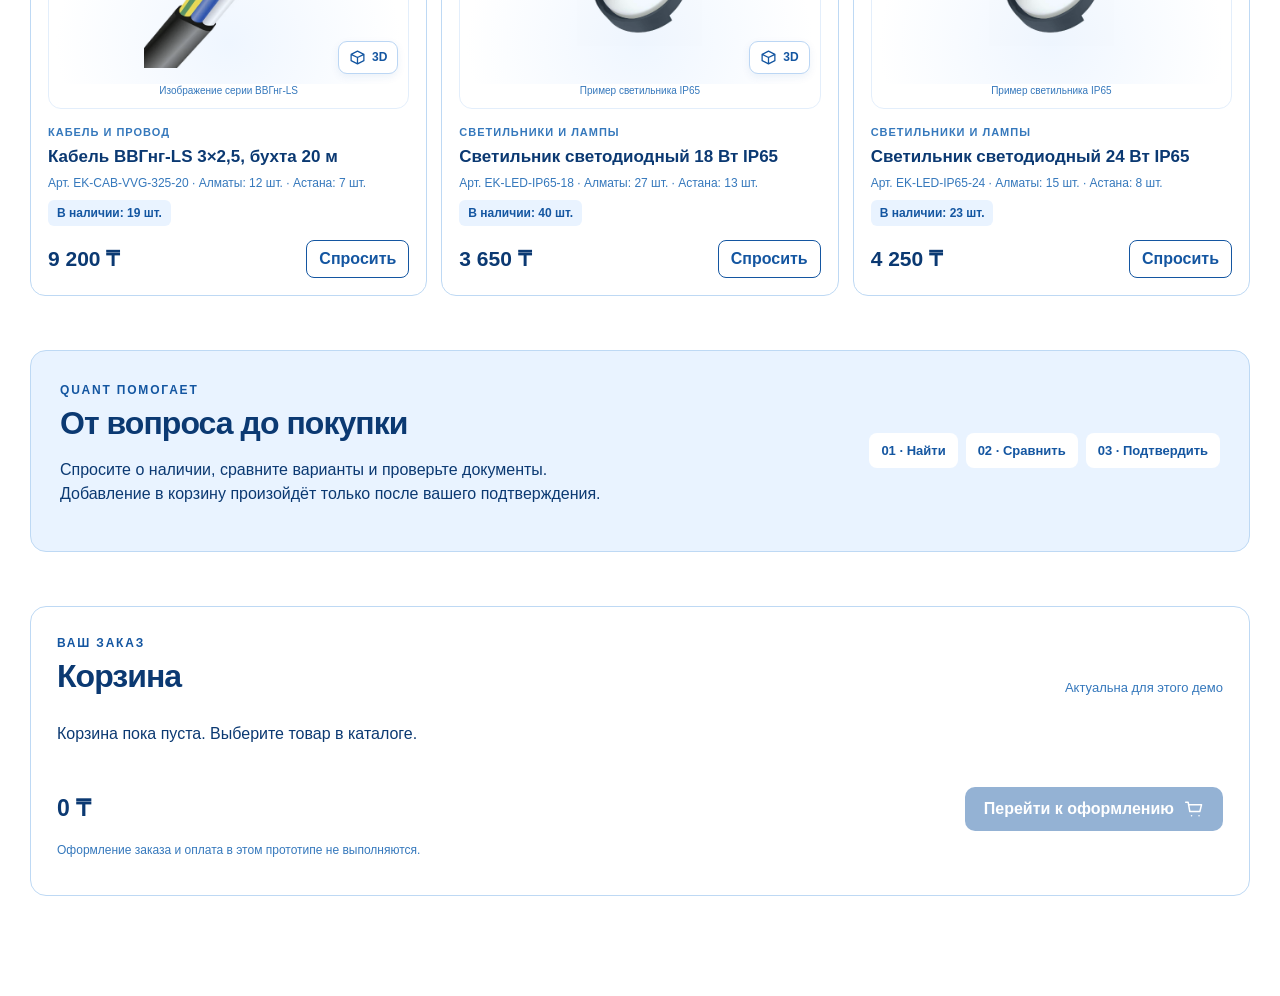
==== commit a3729795: "feat(frontend): add product photos, interactive 3D and API integration" ====
--- a/frontend/visual-demo.html
+++ b/frontend/visual-demo.html
@@ -6,7 +6,11 @@
   <meta name="theme-color" content="#1456a1">
   <title>Quant — прототип для ekt.kz</title>
   <link rel="stylesheet" href="styles.css">
+  <link rel="stylesheet" href="product-media.css">
+  <script type="importmap">{"imports":{"three":"./vendor/three/three.module.min.js"}}</script>
+  <script src="product-media.js" defer></script>
   <script src="demo.js" defer></script>
+  <script src="api-bridge.js" defer></script>
 </head>
 <body class="with-agent">
   <svg class="icon-library" xmlns="http://www.w3.org/2000/svg" aria-hidden="true">
@@ -58,7 +62,7 @@
     <div class="agent-bottom">
       <div id="attachment-list" class="attachment-list" hidden></div>
       <form id="chat-form" class="chat-form"><button id="attach-button" class="icon-button" type="button" aria-label="Прикрепить файл" title="Excel, Word, PDF, JPEG"><svg><use href="#i-attach"/></svg></button><input id="chat-input" type="text" autocomplete="off" aria-label="Ваш вопрос" placeholder="Спросите Quant…" maxlength="1000"><button class="chat-form__send" type="submit" aria-label="Отправить"><svg><use href="#i-send"/></svg></button></form>
-      <input id="file-input" type="file" accept=".xlsx,.xls,.doc,.docx,.pdf,.csv,.jpg,.jpeg,.png,.webp,image/jpeg,image/png,image/webp" hidden>
+      <input id="file-input" type="file" accept=".xlsx,.docx,.pdf,.jpg,.jpeg,image/jpeg" multiple hidden>
       <p class="agent-footnote">Демо на синтетических данных · платёжные данные не запрашиваются</p>
     </div>
   </aside>
--- a/frontend/product-media.css
+++ b/frontend/product-media.css
@@ -0,0 +1,30 @@
+.product-media{position:relative;isolation:isolate;margin:0 0 17px;border:1px solid #e3eefb;border-radius:13px;overflow:hidden;background:#fff;white-space:normal}
+.product-media__photo{display:grid;place-items:center;width:100%;height:205px;padding:20px;border:0;background:radial-gradient(ellipse at 50% 80%,#eff6ff,white 68%);cursor:zoom-in}
+.product-media__photo img{width:100%;height:100%;max-height:169px;object-fit:contain;mix-blend-mode:multiply;transition:transform .25s ease}
+.product-media__photo:hover img{transform:scale(1.045)}
+.product-media__zoom{position:absolute;right:12px;top:10px;color:var(--blue);font-size:22px}
+.product-media__caption{display:block;padding:0 12px 10px;font-size:10px;color:var(--mid);text-align:center;line-height:1.4}
+.product-media__3d{position:absolute;right:10px;bottom:34px;display:flex;align-items:center;gap:6px;padding:7px 10px;border:1px solid #bbd6f4;border-radius:9px;background:#fff;color:var(--blue);font-size:12px;font-weight:800;box-shadow:0 3px 9px #1456a113}
+.product-media__3d:hover{background:var(--blue);border-color:var(--blue);color:white}.product-media__3d svg{width:17px;height:17px}
+.product-media--chat{margin:0 0 12px}.product-media--chat .product-media__photo{height:155px}.product-media--chat img{max-height:122px}
+.chat-product .product-media__photo{display:grid;width:100%;padding:16px;border:0;border-radius:0}.chat-product .product-media__3d{display:flex;padding:6px 9px;border-color:var(--line);border-radius:8px;font-size:11px}.chat-product .product-media__3d:hover{color:white;background:var(--blue)}
+.media-open{overflow:hidden}.media-dialog{position:fixed;inset:0;width:min(1120px,calc(100vw - 48px));max-width:none;max-height:calc(100dvh - 48px);padding:0;border:1px solid #d5e7fc;border-radius:24px;background:white;color:var(--deep);box-shadow:0 32px 110px #052d6966;overflow:auto;overscroll-behavior:contain}
+.media-dialog::backdrop{background:#052b63a6;backdrop-filter:blur(8px)}
+.media-dialog [hidden]{display:none!important}.media-dialog button:focus-visible,.product-media button:focus-visible,.media-stage canvas:focus-visible{outline:3px solid #75b7ff;outline-offset:3px}
+.media-dialog__header{position:sticky;top:0;z-index:5;background:white;display:flex;justify-content:space-between;align-items:center;gap:16px;min-height:72px;padding:15px 24px;border-bottom:1px solid #dfecfa}
+.media-dialog__brand{display:flex;gap:12px;align-items:center;font-size:10px;font-weight:800;letter-spacing:.15em}.media-dialog__quant{display:grid;place-items:center;width:32px;height:32px;background:var(--blue);color:white;border-radius:10px;font-size:21px;letter-spacing:0}
+.media-dialog__close{display:grid;place-items:center;width:36px;height:36px;padding:0;border:1px solid #d7e6f9;border-radius:50%;background:white;color:var(--blue);font-size:27px}
+.media-dialog__layout{display:grid;grid-template-columns:minmax(0,1.4fr) minmax(300px,1fr)}
+.media-visual{display:flex;flex-direction:column;min-width:0;padding:24px;background:linear-gradient(150deg,#f8fbff,#eef6ff);border-right:1px solid #dfecfa}
+.media-visual__top{display:flex;align-items:center;justify-content:space-between;gap:12px}.media-tabs{display:flex;gap:3px;padding:4px;border:1px solid #d8e8f9;border-radius:12px;background:white}.media-tabs__tab{padding:9px 16px;border:0;border-radius:8px;background:transparent;color:var(--blue);font-size:12px;font-weight:700}.media-tabs__tab[aria-selected=true]{color:white;background:var(--blue);box-shadow:0 3px 9px #1456a133}.media-visual__badge{padding:7px 10px;color:var(--blue);border:1px solid #c7def7;border-radius:20px;font-size:11px;letter-spacing:.04em;font-weight:800}
+.media-stage{position:relative;display:grid;place-items:center;width:100%;height:410px;min-height:280px;flex:1}.media-stage__photo{width:100%;height:100%;max-height:405px;padding:30px;object-fit:contain;mix-blend-mode:multiply}.media-stage__canvas{position:absolute;inset:0}.media-stage__canvas canvas{display:block;width:100%;height:100%;touch-action:none;cursor:grab}.media-stage__canvas canvas:active{cursor:grabbing}.media-stage__status{z-index:2;max-width:300px;padding:16px;border:1px solid #cee3fa;border-radius:12px;background:white;text-align:center;font-size:13px;line-height:1.6}
+.media-tools{display:flex;justify-content:center;align-items:center;gap:7px;flex-wrap:wrap;padding:10px 0}.media-tool{height:36px;min-width:36px;padding:7px 10px;border:1px solid #c2dbf5;border-radius:9px;background:white;color:var(--blue);font-size:19px;font-weight:600}.media-tool--reset,.media-tool--action{font-size:11px}.media-tool--action{background:var(--blue);color:white;border-color:var(--blue)}.media-tool:disabled{opacity:.5}.media-visual__hint{min-height:32px;margin:13px 0 0;color:var(--mid);font-size:11px;line-height:1.5;text-align:center}
+.media-info{padding:28px;min-width:0}.media-info__sku{font-size:10px;letter-spacing:.11em;font-weight:700;color:var(--mid)}.media-info__title{font-size:24px;line-height:1.18;letter-spacing:-.035em;margin:10px 0 19px}.media-info__pricing{display:flex;justify-content:space-between;align-items:center;gap:12px}.media-info__pricing strong{font-size:25px;letter-spacing:-.03em}.media-info__pricing span{font-size:11px;line-height:1.4;color:var(--blue);padding:6px 9px;border-radius:7px;background:var(--pale)}
+.media-specs{margin:20px 0}.media-specs>div{display:flex;justify-content:space-between;gap:15px;padding:9px 0;border-bottom:1px solid #e4eefb;font-size:11px;line-height:1.4}.media-specs dt{color:var(--mid)}.media-specs dd{margin:0;text-align:right;font-weight:700}
+.media-parts h3{margin:18px 0 10px;font-size:13px}.media-parts__list{display:flex;flex-wrap:wrap;gap:5px}.media-part{display:flex;align-items:center;gap:7px;padding:7px 9px;border:1px solid #cfe2f8;border-radius:8px;background:white;color:var(--blue);font-size:10px}.media-part span{font-size:9px;opacity:.65}.media-part[aria-pressed=true]{background:var(--blue);color:white;border-color:var(--blue)}
+.media-part-detail{min-height:90px;margin-top:10px;padding:12px;border:1px solid #d3e5f9;border-radius:10px;background:#f4f9ff;line-height:1.5;font-size:11px}.media-part-detail>strong{font-size:12px}.media-part-detail>p{margin:5px 0 0;color:var(--mid)}
+.media-info__note{margin:18px 0 7px;font-size:10px;line-height:1.5;color:var(--mid)}.media-info__source{font-size:10px;color:var(--blue);text-underline-offset:3px}.media-info__actions{display:flex;flex-direction:column;gap:8px;margin-top:21px}.media-info__actions .button{font-size:12px}.media-ask{border:1px solid #bdd7f4;color:var(--blue);background:white}
+.model-hotspot{position:absolute;top:0;left:0;display:grid;place-items:center;width:28px;height:28px;padding:0;border:2px solid white;border-radius:50%;color:white;background:var(--blue);font-size:10px;font-weight:800;box-shadow:0 0 0 1px #1456a155,0 4px 12px #143a6540;transform:translate(-50%,-50%)}.model-hotspot[aria-pressed=true]{background:white;color:var(--blue);box-shadow:0 0 0 2px var(--blue),0 0 0 6px #1456a11c}.model-hotspot:focus-visible{outline:3px solid #75b7ff;outline-offset:5px}
+@media(min-width:1100px){.media-info{padding:31px 32px}.media-info__title{font-size:27px}}
+@media(max-width:760px){.media-dialog{width:calc(100vw - 20px);max-height:calc(100dvh - 20px);border-radius:17px}.media-dialog__header{min-height:60px;padding:12px 16px}.media-dialog__layout{grid-template-columns:1fr}.media-visual{padding:16px;border-right:0;border-bottom:1px solid #dfecfa}.media-stage{height:300px;min-height:300px;flex:auto}.media-stage__photo{max-height:295px;padding:20px}.media-info{padding:22px}.media-info__title{font-size:23px}.media-info__actions{flex-direction:row;flex-wrap:wrap}.media-info__actions .button{flex:1;white-space:nowrap}.media-visual__hint{margin-top:6px;min-height:auto}.media-part-detail{min-height:70px}}
+@media(prefers-reduced-motion:reduce){.product-media__photo img{transition:none}}
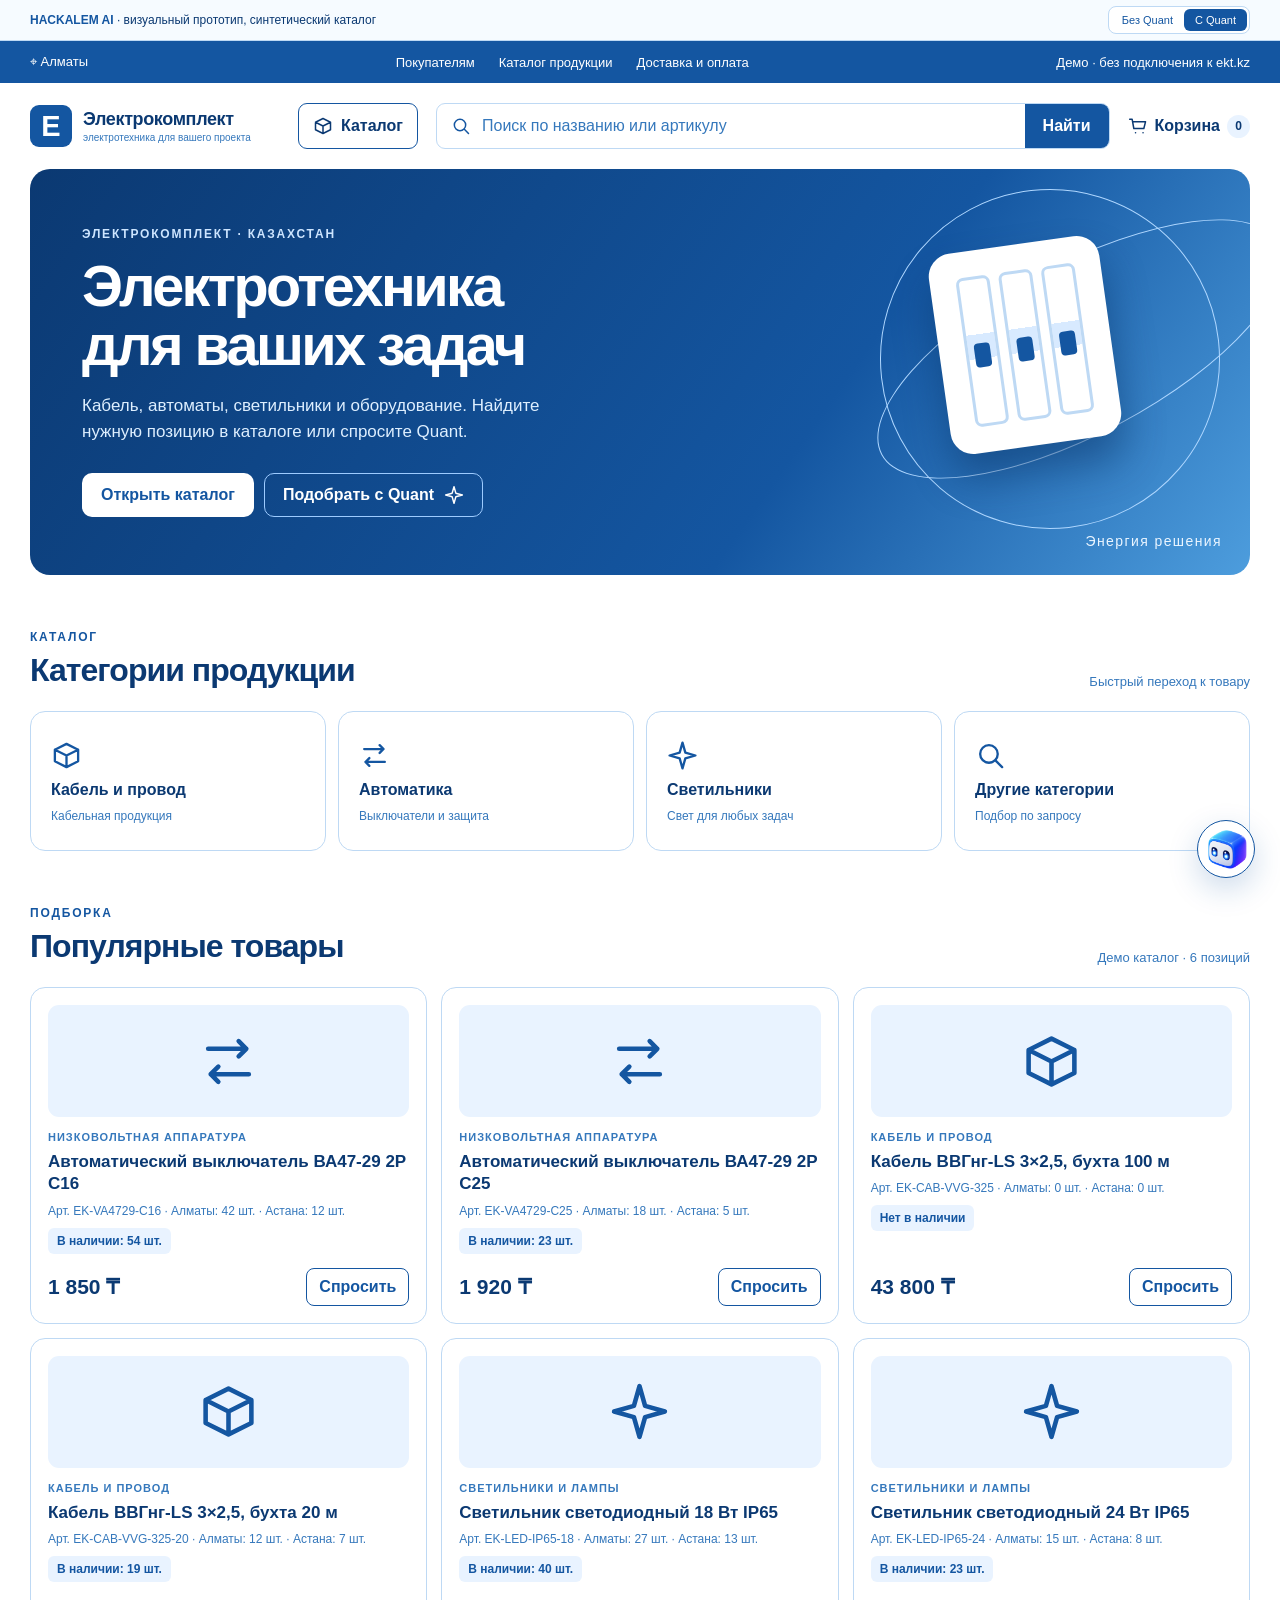
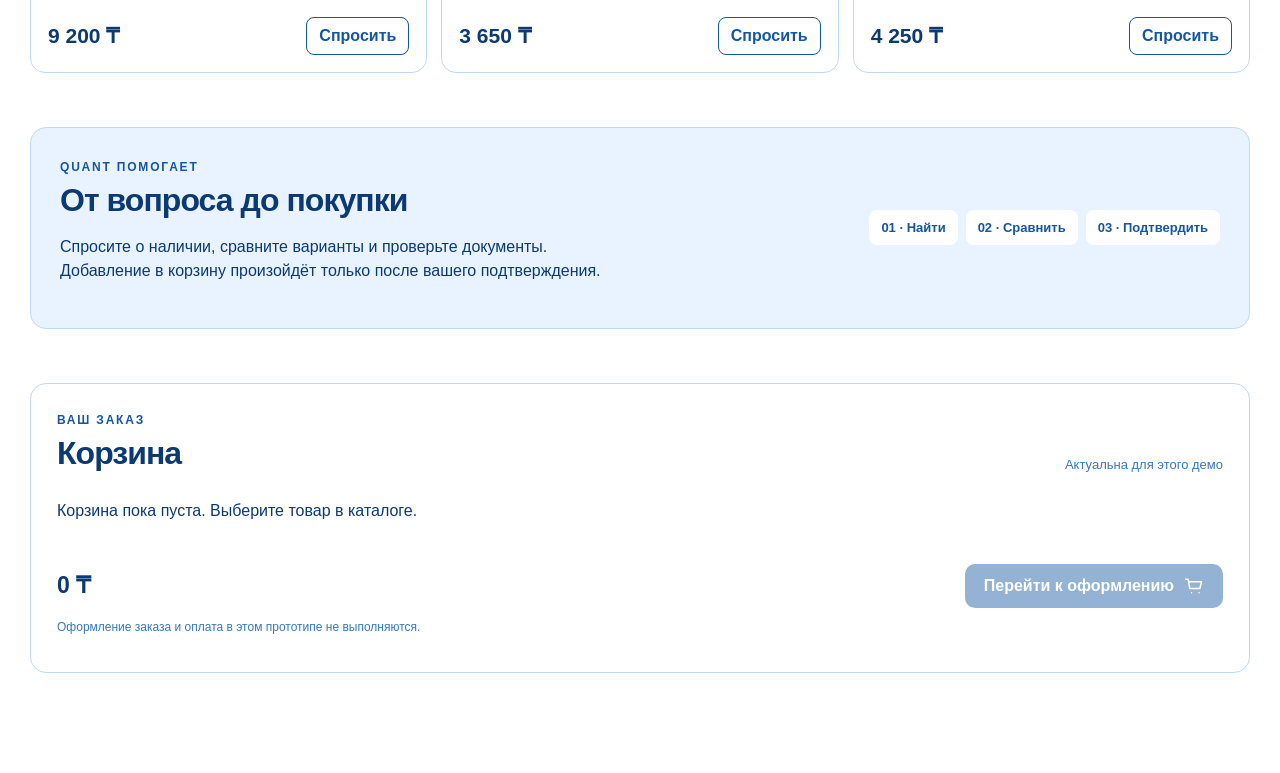
==== commit ac48e6d7: "feat: refine Quant replies and inline product controls" ====
--- a/frontend/visual-demo.html
+++ b/frontend/visual-demo.html
@@ -6,11 +6,7 @@
   <meta name="theme-color" content="#1456a1">
   <title>Quant — прототип для ekt.kz</title>
   <link rel="stylesheet" href="styles.css">
-  <link rel="stylesheet" href="product-media.css">
-  <script type="importmap">{"imports":{"three":"./vendor/three/three.module.min.js"}}</script>
-  <script src="product-media.js" defer></script>
   <script src="demo.js" defer></script>
-  <script src="api-bridge.js" defer></script>
 </head>
 <body class="with-agent">
   <svg class="icon-library" xmlns="http://www.w3.org/2000/svg" aria-hidden="true">
@@ -62,8 +58,8 @@
     <div class="agent-bottom">
       <div id="attachment-list" class="attachment-list" hidden></div>
       <form id="chat-form" class="chat-form"><button id="attach-button" class="icon-button" type="button" aria-label="Прикрепить файл" title="Excel, Word, PDF, JPEG"><svg><use href="#i-attach"/></svg></button><input id="chat-input" type="text" autocomplete="off" aria-label="Ваш вопрос" placeholder="Спросите Quant…" maxlength="1000"><button class="chat-form__send" type="submit" aria-label="Отправить"><svg><use href="#i-send"/></svg></button></form>
-      <input id="file-input" type="file" accept=".xlsx,.docx,.pdf,.jpg,.jpeg,image/jpeg" multiple hidden>
-      <p class="agent-footnote">Демо на синтетических данных · платёжные данные не запрашиваются</p>
+      <input id="file-input" type="file" accept=".xlsx,.xls,.doc,.docx,.pdf,.csv,.jpg,.jpeg,.png,.webp,image/jpeg,image/png,image/webp" hidden>
+      <p class="agent-footnote">Демо-каталог: цены и остатки тестовые, не данные склада ekt.kz · платёжные данные не запрашиваются</p>
     </div>
   </aside>
 </body>
--- a/frontend/styles.css
+++ b/frontend/styles.css
@@ -44,6 +44,15 @@
 
 /* Отдельный шаг подтверждения: кнопки не стоят внутри строки ответа */
 .chat-product__actions{margin-top:12px}
+.chat-product__head{display:flex;align-items:flex-start;justify-content:space-between;gap:8px}
+.chat-product__head>strong{flex:1}
+.chat-product .chat-product__related-button{flex:0 0 auto;padding:3px 7px;border-color:var(--line);border-radius:999px;color:var(--mid);font-size:10px;font-weight:700}
+.chat-product__related{display:grid;gap:6px;margin-top:9px;padding:9px;border-radius:8px;background:var(--pale)}
+.chat-product__related-title{color:var(--blue);font-size:10px;font-weight:800;letter-spacing:.08em;text-transform:uppercase}
+.chat-product__related-item{display:flex;justify-content:space-between;gap:10px;padding-top:6px;border-top:1px solid var(--line);font-size:11px;line-height:1.35}
+.chat-product__related-item>span{flex:1}
+.chat-product__related-item>strong{white-space:nowrap;font-size:11px}
+.chat-product__quantity{display:flex;align-items:center;justify-content:space-between;gap:10px;margin-top:10px;padding-top:9px;border-top:1px solid var(--line);font-size:12px;font-weight:700;color:var(--mid)}
 .chat-product__primary{background:var(--blue)!important;color:var(--white)!important}
 .confirm-card{display:grid;gap:8px;width:100%;margin-top:12px;padding:14px;border:1px solid var(--line);border-radius:13px;background:var(--white);white-space:normal}
 .confirm-card__eyebrow{color:var(--blue);font-size:10px;font-weight:800;letter-spacing:.14em}
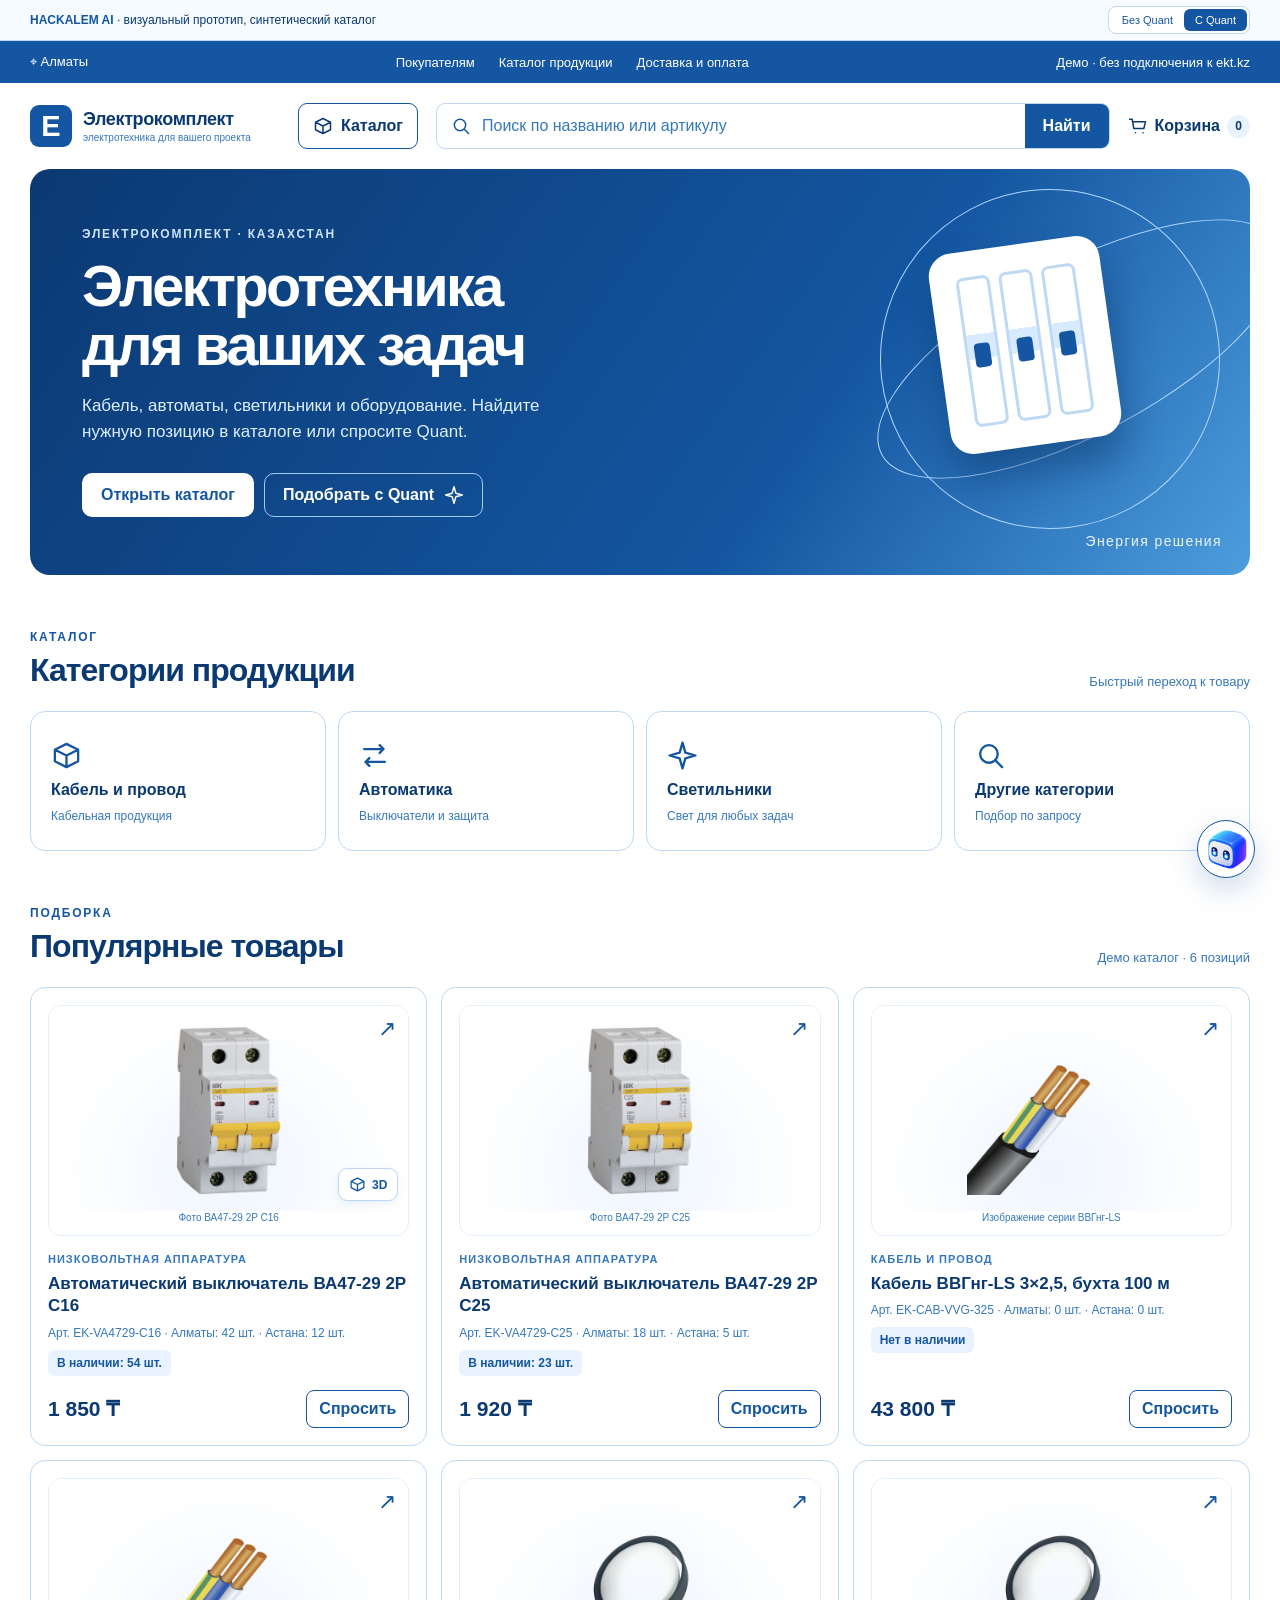
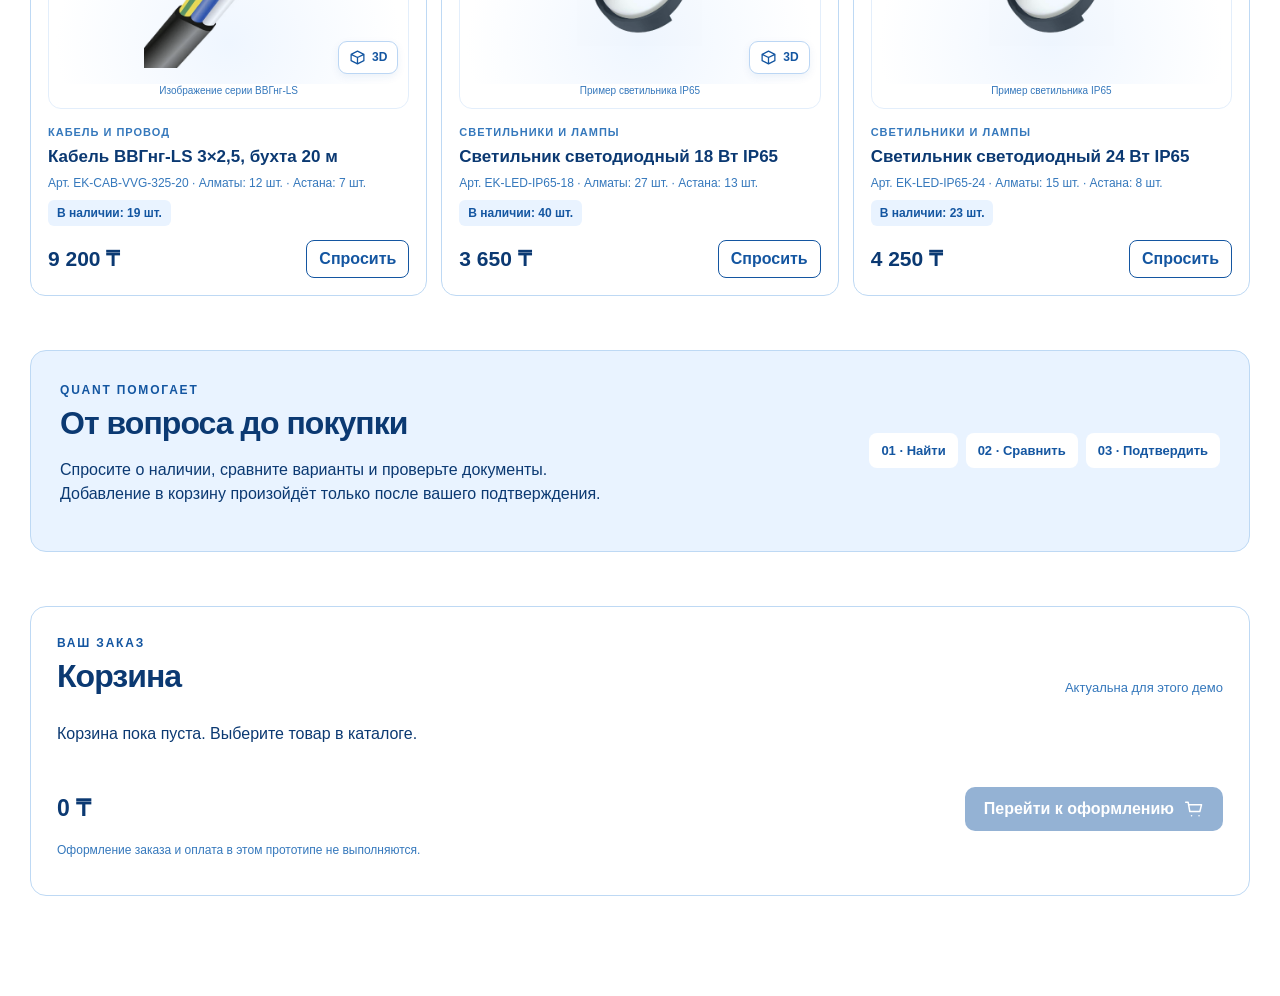
==== commit 7cc55488: "Merge frontend media and 3D with Quant backend integration" ====
--- a/frontend/visual-demo.html
+++ b/frontend/visual-demo.html
@@ -6,6 +6,9 @@
   <meta name="theme-color" content="#1456a1">
   <title>Quant — прототип для ekt.kz</title>
   <link rel="stylesheet" href="styles.css">
+  <link rel="stylesheet" href="product-media.css">
+  <script type="importmap">{"imports":{"three":"./vendor/three/three.module.min.js"}}</script>
+  <script src="product-media.js" defer></script>
   <script src="demo.js" defer></script>
 </head>
 <body class="with-agent">
--- a/frontend/product-media.css
+++ b/frontend/product-media.css
@@ -0,0 +1,30 @@
+.product-media{position:relative;isolation:isolate;margin:0 0 17px;border:1px solid #e3eefb;border-radius:13px;overflow:hidden;background:#fff;white-space:normal}
+.product-media__photo{display:grid;place-items:center;width:100%;height:205px;padding:20px;border:0;background:radial-gradient(ellipse at 50% 80%,#eff6ff,white 68%);cursor:zoom-in}
+.product-media__photo img{width:100%;height:100%;max-height:169px;object-fit:contain;mix-blend-mode:multiply;transition:transform .25s ease}
+.product-media__photo:hover img{transform:scale(1.045)}
+.product-media__zoom{position:absolute;right:12px;top:10px;color:var(--blue);font-size:22px}
+.product-media__caption{display:block;padding:0 12px 10px;font-size:10px;color:var(--mid);text-align:center;line-height:1.4}
+.product-media__3d{position:absolute;right:10px;bottom:34px;display:flex;align-items:center;gap:6px;padding:7px 10px;border:1px solid #bbd6f4;border-radius:9px;background:#fff;color:var(--blue);font-size:12px;font-weight:800;box-shadow:0 3px 9px #1456a113}
+.product-media__3d:hover{background:var(--blue);border-color:var(--blue);color:white}.product-media__3d svg{width:17px;height:17px}
+.product-media--chat{margin:0 0 12px}.product-media--chat .product-media__photo{height:155px}.product-media--chat img{max-height:122px}
+.chat-product .product-media__photo{display:grid;width:100%;padding:16px;border:0;border-radius:0}.chat-product .product-media__3d{display:flex;padding:6px 9px;border-color:var(--line);border-radius:8px;font-size:11px}.chat-product .product-media__3d:hover{color:white;background:var(--blue)}
+.media-open{overflow:hidden}.media-dialog{position:fixed;inset:0;width:min(1120px,calc(100vw - 48px));max-width:none;max-height:calc(100dvh - 48px);padding:0;border:1px solid #d5e7fc;border-radius:24px;background:white;color:var(--deep);box-shadow:0 32px 110px #052d6966;overflow:auto;overscroll-behavior:contain}
+.media-dialog::backdrop{background:#052b63a6;backdrop-filter:blur(8px)}
+.media-dialog [hidden]{display:none!important}.media-dialog button:focus-visible,.product-media button:focus-visible,.media-stage canvas:focus-visible{outline:3px solid #75b7ff;outline-offset:3px}
+.media-dialog__header{position:sticky;top:0;z-index:5;background:white;display:flex;justify-content:space-between;align-items:center;gap:16px;min-height:72px;padding:15px 24px;border-bottom:1px solid #dfecfa}
+.media-dialog__brand{display:flex;gap:12px;align-items:center;font-size:10px;font-weight:800;letter-spacing:.15em}.media-dialog__quant{display:grid;place-items:center;width:32px;height:32px;background:var(--blue);color:white;border-radius:10px;font-size:21px;letter-spacing:0}
+.media-dialog__close{display:grid;place-items:center;width:36px;height:36px;padding:0;border:1px solid #d7e6f9;border-radius:50%;background:white;color:var(--blue);font-size:27px}
+.media-dialog__layout{display:grid;grid-template-columns:minmax(0,1.4fr) minmax(300px,1fr)}
+.media-visual{display:flex;flex-direction:column;min-width:0;padding:24px;background:linear-gradient(150deg,#f8fbff,#eef6ff);border-right:1px solid #dfecfa}
+.media-visual__top{display:flex;align-items:center;justify-content:space-between;gap:12px}.media-tabs{display:flex;gap:3px;padding:4px;border:1px solid #d8e8f9;border-radius:12px;background:white}.media-tabs__tab{padding:9px 16px;border:0;border-radius:8px;background:transparent;color:var(--blue);font-size:12px;font-weight:700}.media-tabs__tab[aria-selected=true]{color:white;background:var(--blue);box-shadow:0 3px 9px #1456a133}.media-visual__badge{padding:7px 10px;color:var(--blue);border:1px solid #c7def7;border-radius:20px;font-size:11px;letter-spacing:.04em;font-weight:800}
+.media-stage{position:relative;display:grid;place-items:center;width:100%;height:410px;min-height:280px;flex:1}.media-stage__photo{width:100%;height:100%;max-height:405px;padding:30px;object-fit:contain;mix-blend-mode:multiply}.media-stage__canvas{position:absolute;inset:0}.media-stage__canvas canvas{display:block;width:100%;height:100%;touch-action:none;cursor:grab}.media-stage__canvas canvas:active{cursor:grabbing}.media-stage__status{z-index:2;max-width:300px;padding:16px;border:1px solid #cee3fa;border-radius:12px;background:white;text-align:center;font-size:13px;line-height:1.6}
+.media-tools{display:flex;justify-content:center;align-items:center;gap:7px;flex-wrap:wrap;padding:10px 0}.media-tool{height:36px;min-width:36px;padding:7px 10px;border:1px solid #c2dbf5;border-radius:9px;background:white;color:var(--blue);font-size:19px;font-weight:600}.media-tool--reset,.media-tool--action{font-size:11px}.media-tool--action{background:var(--blue);color:white;border-color:var(--blue)}.media-tool:disabled{opacity:.5}.media-visual__hint{min-height:32px;margin:13px 0 0;color:var(--mid);font-size:11px;line-height:1.5;text-align:center}
+.media-info{padding:28px;min-width:0}.media-info__sku{font-size:10px;letter-spacing:.11em;font-weight:700;color:var(--mid)}.media-info__title{font-size:24px;line-height:1.18;letter-spacing:-.035em;margin:10px 0 19px}.media-info__pricing{display:flex;justify-content:space-between;align-items:center;gap:12px}.media-info__pricing strong{font-size:25px;letter-spacing:-.03em}.media-info__pricing span{font-size:11px;line-height:1.4;color:var(--blue);padding:6px 9px;border-radius:7px;background:var(--pale)}
+.media-specs{margin:20px 0}.media-specs>div{display:flex;justify-content:space-between;gap:15px;padding:9px 0;border-bottom:1px solid #e4eefb;font-size:11px;line-height:1.4}.media-specs dt{color:var(--mid)}.media-specs dd{margin:0;text-align:right;font-weight:700}
+.media-parts h3{margin:18px 0 10px;font-size:13px}.media-parts__list{display:flex;flex-wrap:wrap;gap:5px}.media-part{display:flex;align-items:center;gap:7px;padding:7px 9px;border:1px solid #cfe2f8;border-radius:8px;background:white;color:var(--blue);font-size:10px}.media-part span{font-size:9px;opacity:.65}.media-part[aria-pressed=true]{background:var(--blue);color:white;border-color:var(--blue)}
+.media-part-detail{min-height:90px;margin-top:10px;padding:12px;border:1px solid #d3e5f9;border-radius:10px;background:#f4f9ff;line-height:1.5;font-size:11px}.media-part-detail>strong{font-size:12px}.media-part-detail>p{margin:5px 0 0;color:var(--mid)}
+.media-info__note{margin:18px 0 7px;font-size:10px;line-height:1.5;color:var(--mid)}.media-info__source{font-size:10px;color:var(--blue);text-underline-offset:3px}.media-info__actions{display:flex;flex-direction:column;gap:8px;margin-top:21px}.media-info__actions .button{font-size:12px}.media-ask{border:1px solid #bdd7f4;color:var(--blue);background:white}
+.model-hotspot{position:absolute;top:0;left:0;display:grid;place-items:center;width:28px;height:28px;padding:0;border:2px solid white;border-radius:50%;color:white;background:var(--blue);font-size:10px;font-weight:800;box-shadow:0 0 0 1px #1456a155,0 4px 12px #143a6540;transform:translate(-50%,-50%)}.model-hotspot[aria-pressed=true]{background:white;color:var(--blue);box-shadow:0 0 0 2px var(--blue),0 0 0 6px #1456a11c}.model-hotspot:focus-visible{outline:3px solid #75b7ff;outline-offset:5px}
+@media(min-width:1100px){.media-info{padding:31px 32px}.media-info__title{font-size:27px}}
+@media(max-width:760px){.media-dialog{width:calc(100vw - 20px);max-height:calc(100dvh - 20px);border-radius:17px}.media-dialog__header{min-height:60px;padding:12px 16px}.media-dialog__layout{grid-template-columns:1fr}.media-visual{padding:16px;border-right:0;border-bottom:1px solid #dfecfa}.media-stage{height:300px;min-height:300px;flex:auto}.media-stage__photo{max-height:295px;padding:20px}.media-info{padding:22px}.media-info__title{font-size:23px}.media-info__actions{flex-direction:row;flex-wrap:wrap}.media-info__actions .button{flex:1;white-space:nowrap}.media-visual__hint{margin-top:6px;min-height:auto}.media-part-detail{min-height:70px}}
+@media(prefers-reduced-motion:reduce){.product-media__photo img{transition:none}}
